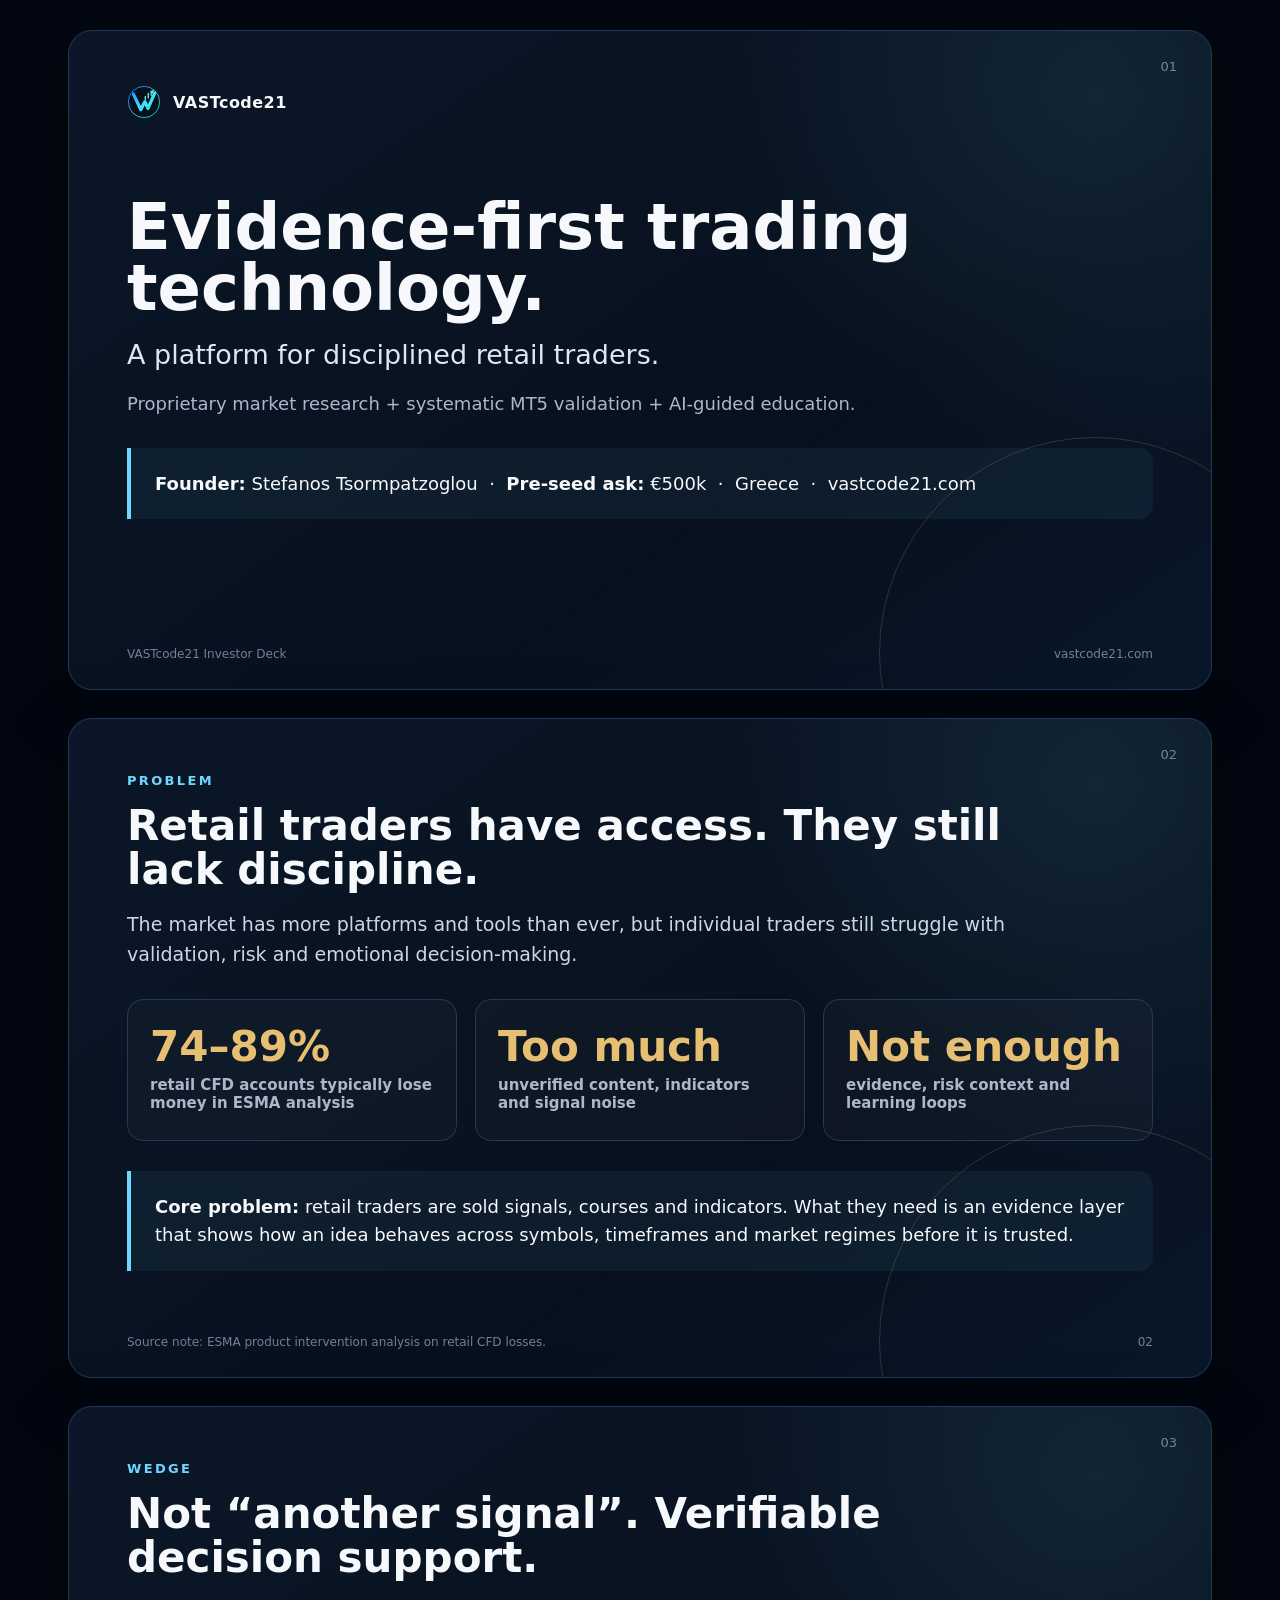
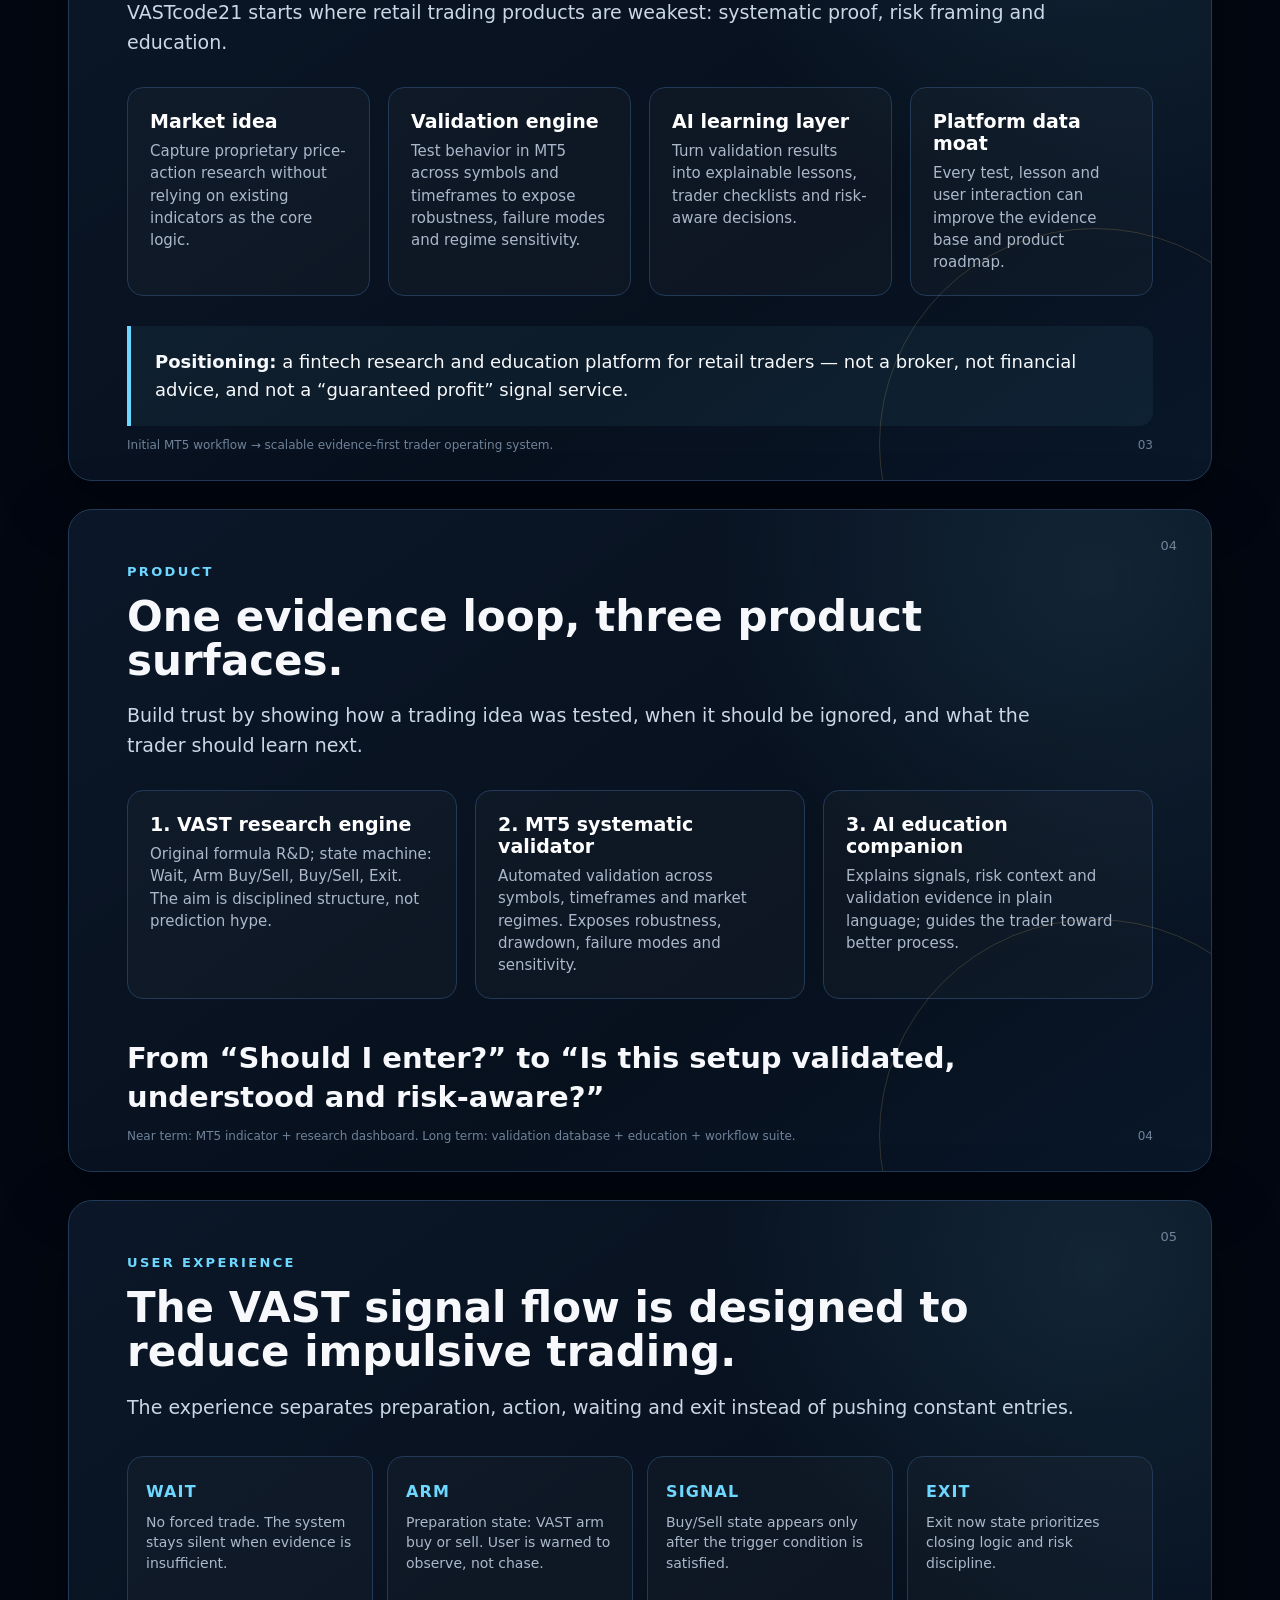
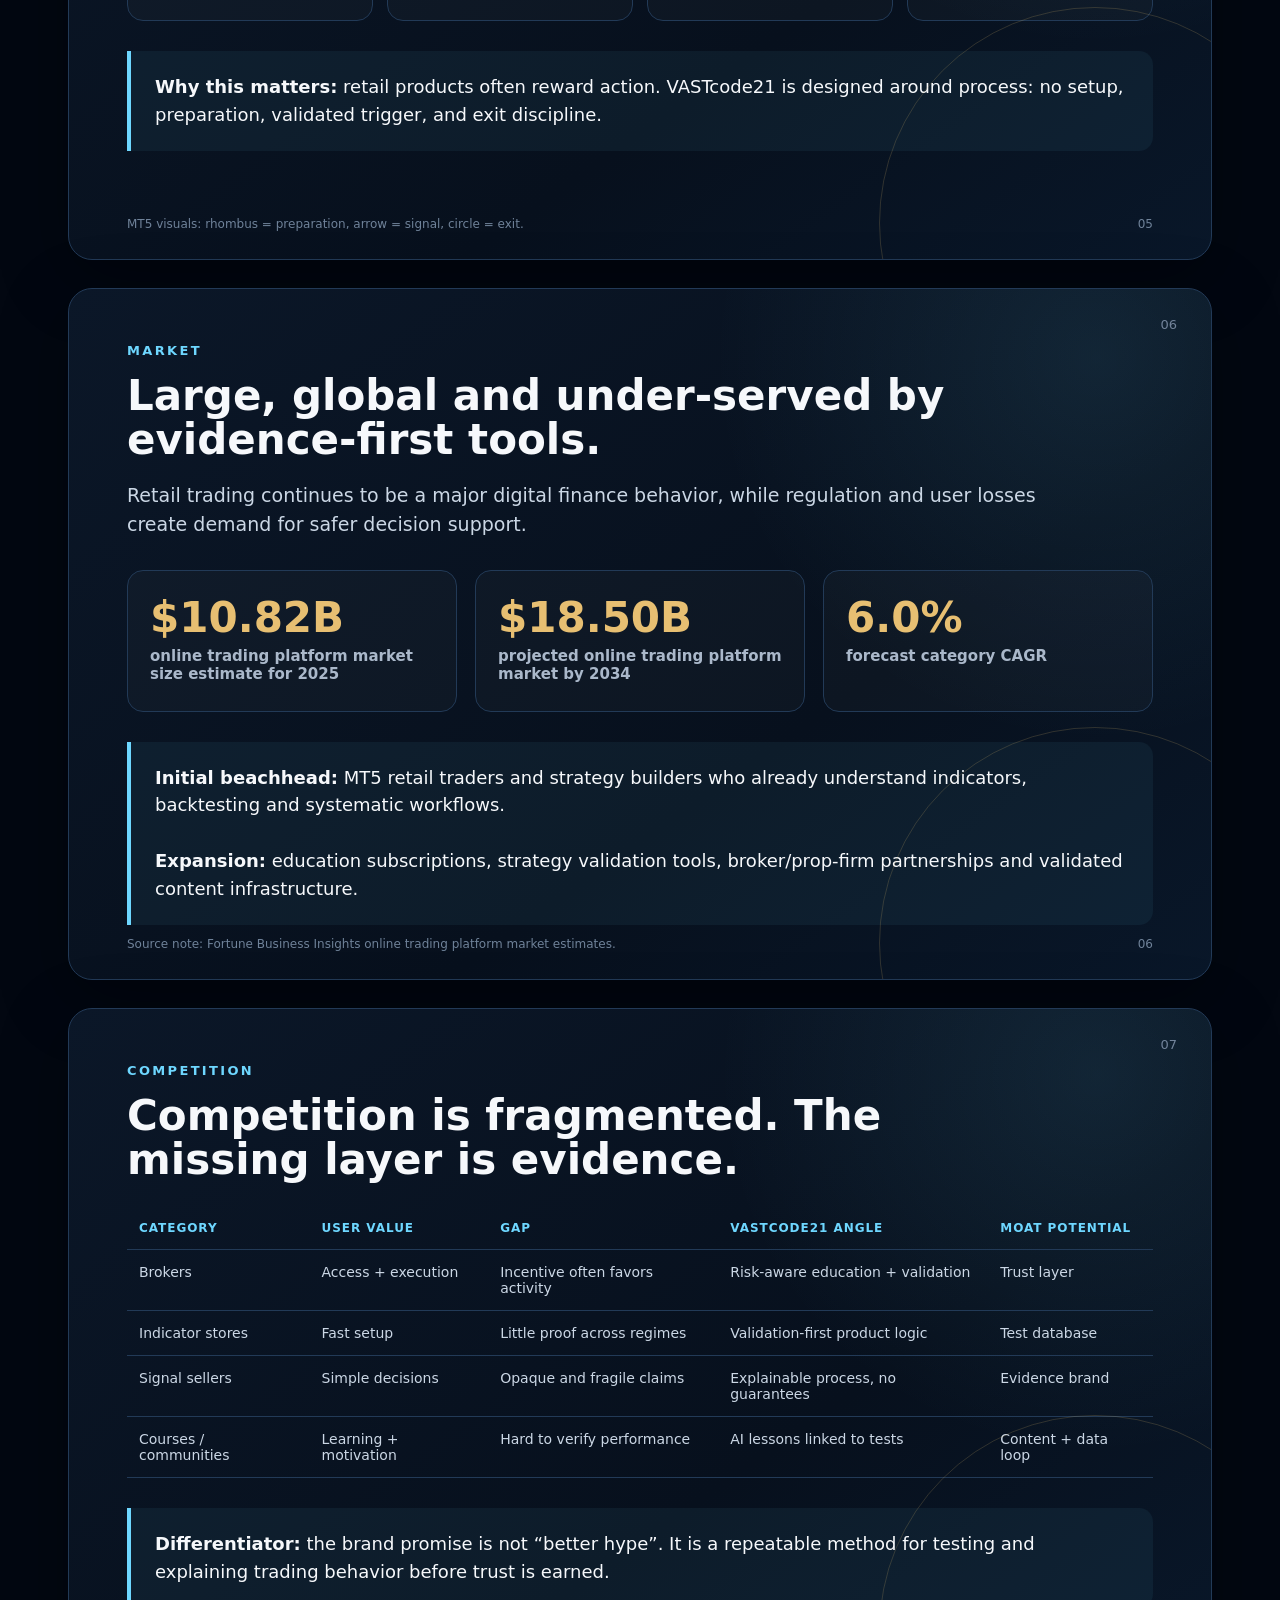
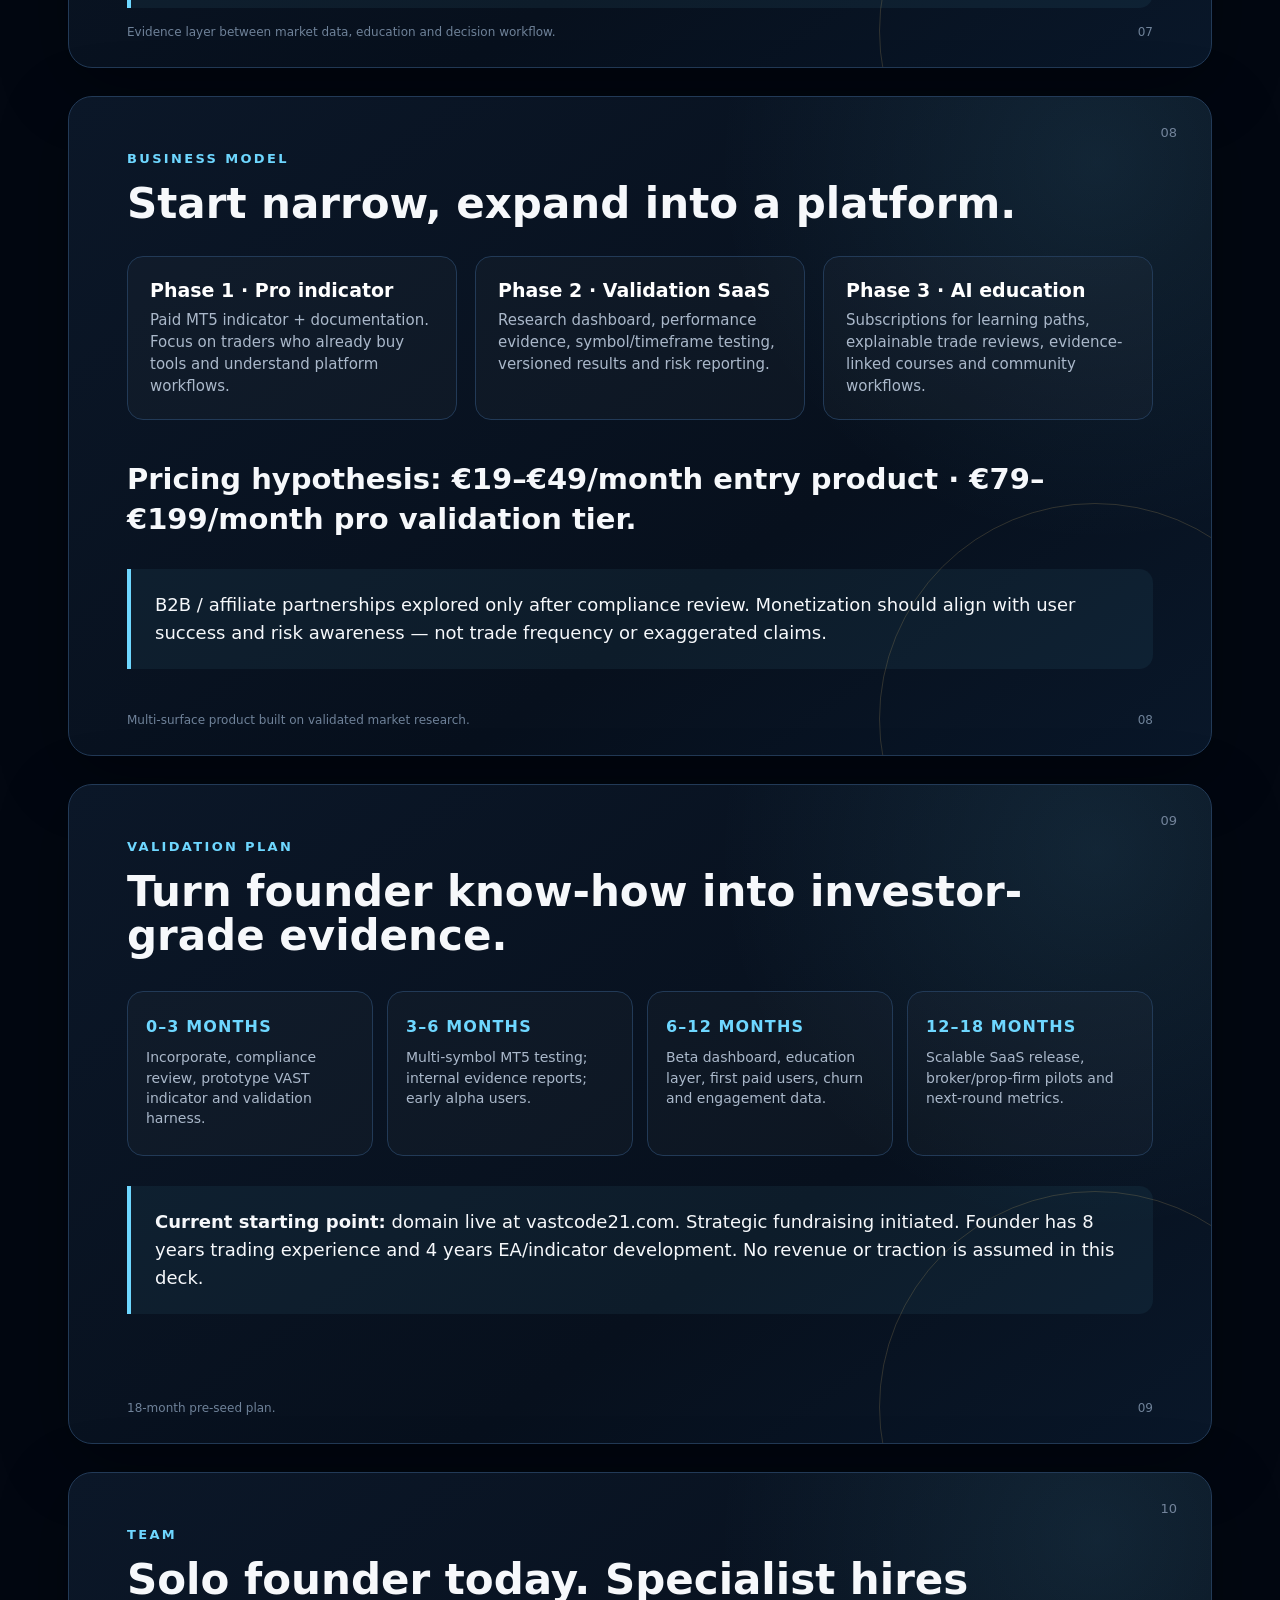
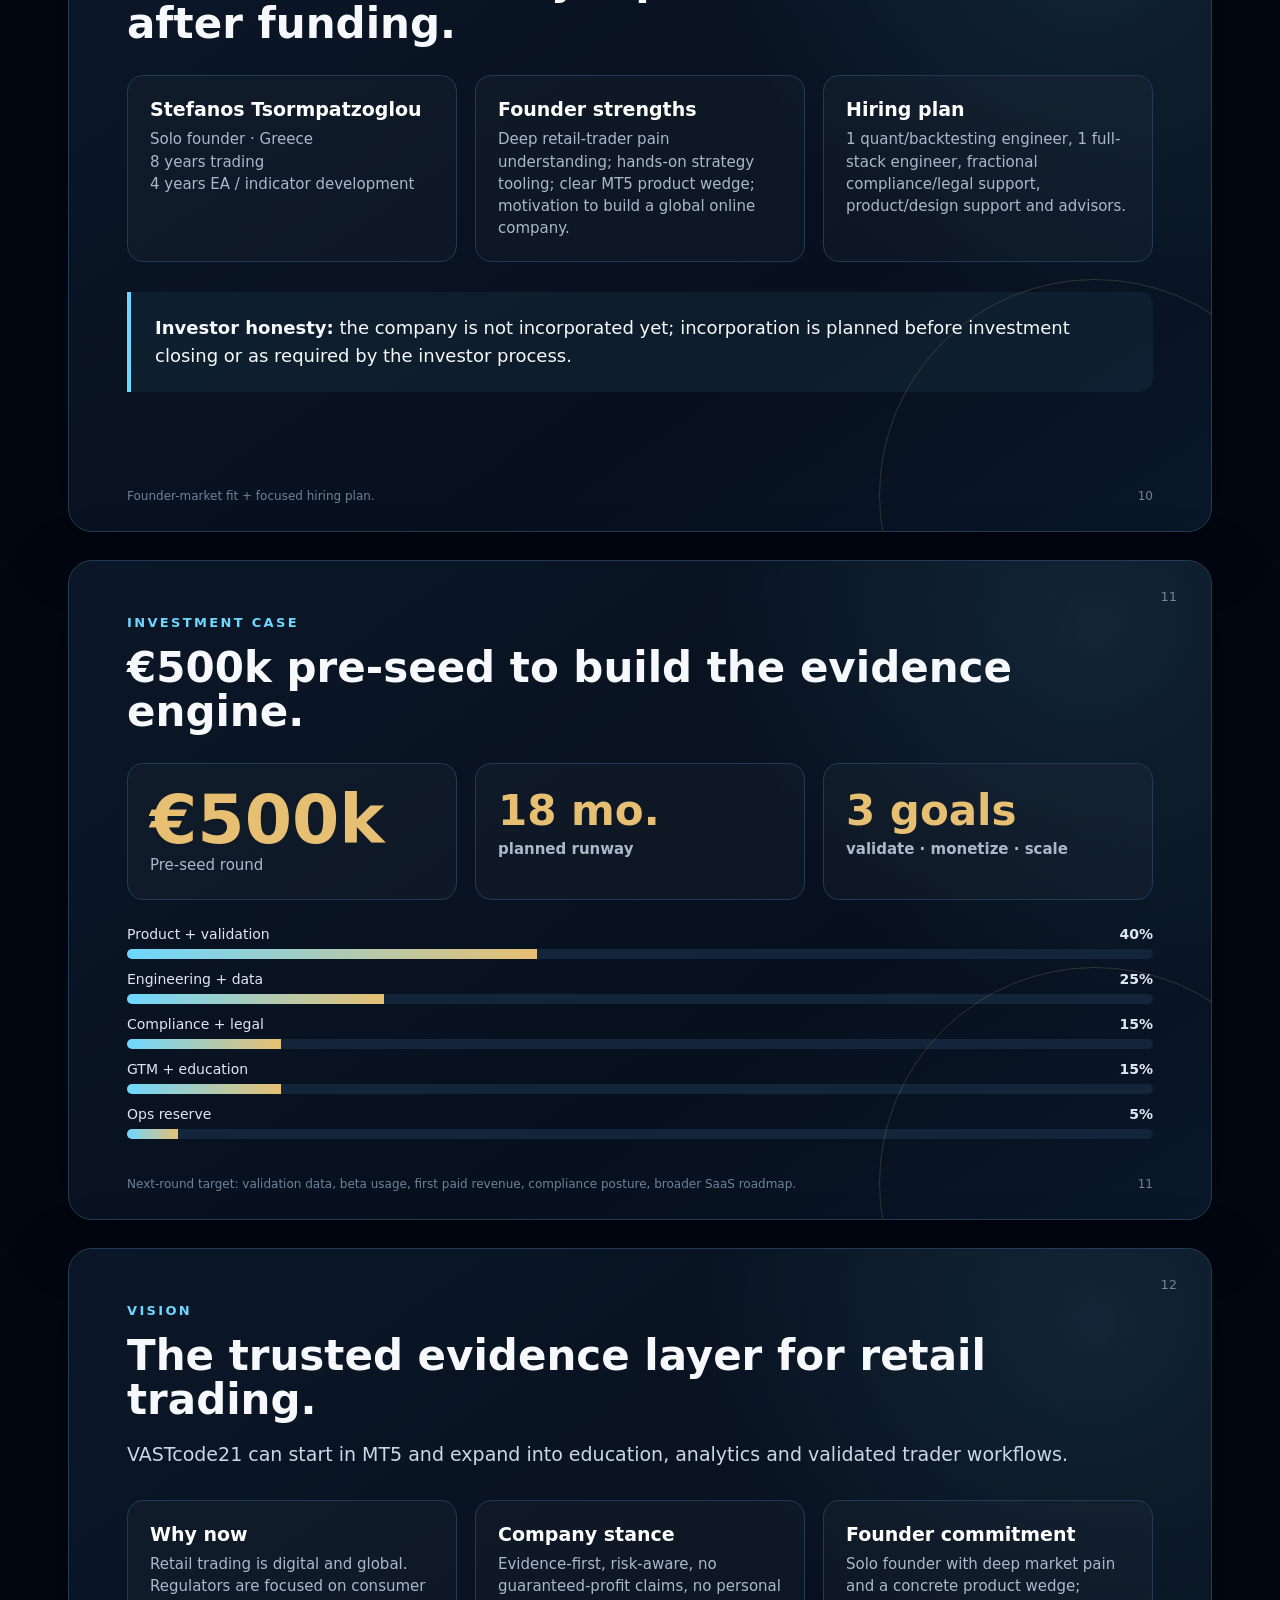
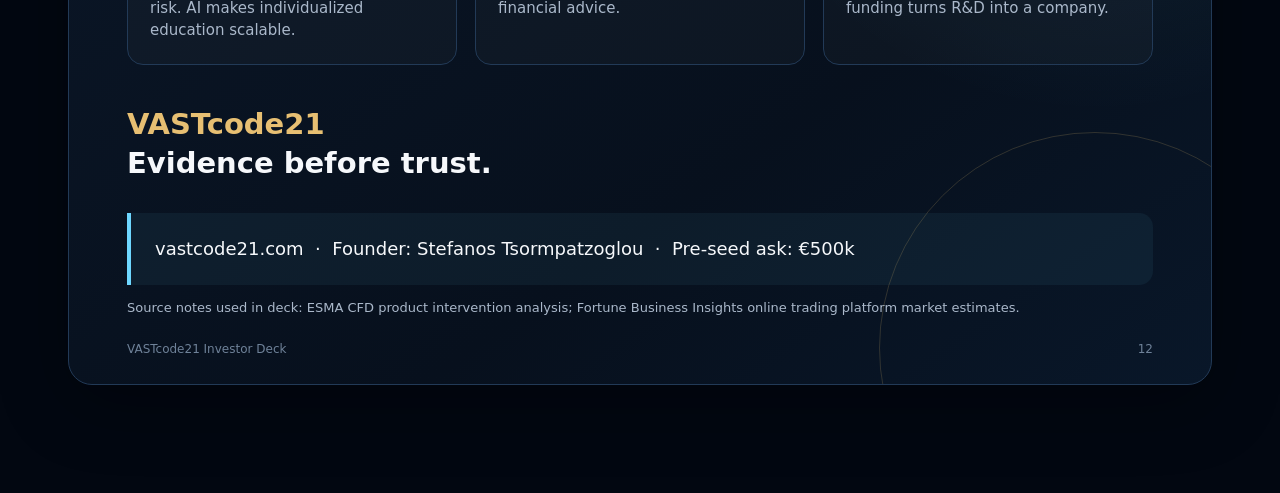
==== site/investor-deck.html @ 51208823 "Add public investor deck for funding applications" ====
<!doctype html>
<html lang="en">
<head>
<meta charset="utf-8" />
<meta name="viewport" content="width=device-width,initial-scale=1" />
<title>VASTcode21 — Investor Deck</title>
<meta name="robots" content="noindex,nofollow" />
<style>
:root{--bg:#07111f;--panel:#0c1b2f;--ink:#f6f8fb;--muted:#aab8ca;--line:#223a57;--cyan:#6ed7ff;--gold:#e7bf72;--green:#76e0b3;--red:#ff8b8b}
*{box-sizing:border-box}html{scroll-behavior:smooth}body{margin:0;background:#020711;color:var(--ink);font-family:Inter,ui-sans-serif,system-ui,-apple-system,Segoe UI,Roboto,Arial,sans-serif}.deck{max-width:1180px;margin:0 auto;padding:30px 18px 80px}.slide{min-height:660px;margin:0 0 28px;padding:54px 58px;border:1px solid var(--line);border-radius:24px;background:radial-gradient(circle at 90% 10%,rgba(110,215,255,.10),transparent 32%),linear-gradient(145deg,#0b1728,#07101d 64%,#091729);box-shadow:0 18px 70px rgba(0,0,0,.32);position:relative;overflow:hidden}.slide:after{content:"";position:absolute;inset:auto -100px -180px auto;width:430px;height:430px;border:1px solid rgba(231,191,114,.18);border-radius:50%}.kicker{font-size:13px;letter-spacing:.18em;text-transform:uppercase;color:var(--cyan);font-weight:800}.num{position:absolute;right:34px;top:28px;color:#72839a;font-size:13px}.brand{display:flex;align-items:center;gap:12px;font-weight:900;letter-spacing:.03em}.brand img{width:34px;height:34px}.hero h1{font-size:64px;line-height:.96;margin:78px 0 18px}.hero .tag{font-size:27px;max-width:780px;line-height:1.25;color:#dbe7f3}.hero .sub{font-size:18px;max-width:870px;line-height:1.55;color:var(--muted)}h2{font-size:42px;line-height:1.04;margin:16px 0 18px;max-width:900px}h3{font-size:19px;margin:0 0 8px;color:#fff}.lead{font-size:19px;line-height:1.55;color:#cbd7e5;max-width:960px}.grid{display:grid;gap:18px;margin-top:30px}.g2{grid-template-columns:repeat(2,minmax(0,1fr))}.g3{grid-template-columns:repeat(3,minmax(0,1fr))}.g4{grid-template-columns:repeat(4,minmax(0,1fr))}.card{padding:22px;border:1px solid var(--line);border-radius:16px;background:rgba(255,255,255,.025)}.card p{margin:0;color:var(--muted);line-height:1.48;font-size:15px}.metric{font-size:42px;font-weight:900;color:var(--gold);margin-bottom:6px}.metric small{font-size:15px;color:var(--muted);display:block;font-weight:600;margin-top:5px}.callout{margin-top:30px;padding:22px 24px;border-left:4px solid var(--cyan);background:rgba(110,215,255,.06);border-radius:0 14px 14px 0;font-size:18px;line-height:1.55}.flow{display:grid;grid-template-columns:repeat(4,1fr);gap:14px;margin-top:34px}.step{padding:25px 18px;border:1px solid var(--line);border-radius:16px;background:rgba(255,255,255,.025);min-height:165px}.step b{display:block;color:var(--cyan);font-size:16px;letter-spacing:.07em;margin-bottom:11px}.step p{margin:0;color:var(--muted);line-height:1.45;font-size:14px}.table{width:100%;border-collapse:collapse;margin-top:26px;font-size:14px}.table th,.table td{border-bottom:1px solid var(--line);padding:14px 12px;text-align:left;vertical-align:top}.table th{color:var(--cyan);font-size:12px;text-transform:uppercase;letter-spacing:.08em}.table td{color:#cbd7e5}.pill{display:inline-block;padding:7px 11px;border:1px solid #2e4a69;border-radius:999px;color:#dfeaf5;margin:5px 6px 0 0;font-size:13px}.bar{margin:12px 0}.barhead{display:flex;justify-content:space-between;font-size:14px;color:#dfe8f2}.track{height:10px;background:#13253a;border-radius:999px;overflow:hidden;margin-top:7px}.fill{height:100%;background:linear-gradient(90deg,var(--cyan),var(--gold))}.foot{position:absolute;left:58px;right:58px;bottom:28px;display:flex;justify-content:space-between;color:#6f8299;font-size:12px}.quote{font-size:29px;line-height:1.35;font-weight:800;max-width:920px;margin-top:40px}.ask{font-size:68px;font-weight:900;color:var(--gold);line-height:1}.small{font-size:13px;color:var(--muted);line-height:1.5}.tagline{color:var(--gold);font-weight:800}@media(max-width:820px){.slide{padding:34px 28px;min-height:auto}.hero h1{font-size:46px;margin-top:55px}h2{font-size:34px}.g2,.g3,.g4,.flow{grid-template-columns:1fr}.foot{position:static;margin-top:40px}.num{right:22px}.table{font-size:12px}.deck{padding:12px}.ask{font-size:52px}}@media print{body{background:white}.deck{max-width:none;padding:0}.slide{break-after:page;border:0;border-radius:0;margin:0;min-height:100vh;box-shadow:none}.slide:last-child{break-after:auto}}
</style>
</head>
<body>
<main class="deck">
<section class="slide hero"><div class="brand"><img src="logo-mark.svg" alt="VASTcode21"><span>VASTcode21</span></div><div class="num">01</div><h1>Evidence-first trading technology.</h1><div class="tag">A platform for disciplined retail traders.</div><p class="sub">Proprietary market research + systematic MT5 validation + AI-guided education.</p><div class="callout"><b>Founder:</b> Stefanos Tsormpatzoglou &nbsp;·&nbsp; <b>Pre-seed ask:</b> €500k &nbsp;·&nbsp; Greece &nbsp;·&nbsp; vastcode21.com</div><div class="foot"><span>VASTcode21 Investor Deck</span><span>vastcode21.com</span></div></section>

<section class="slide"><div class="kicker">Problem</div><div class="num">02</div><h2>Retail traders have access. They still lack discipline.</h2><p class="lead">The market has more platforms and tools than ever, but individual traders still struggle with validation, risk and emotional decision-making.</p><div class="grid g3"><div class="card"><div class="metric">74–89%<small>retail CFD accounts typically lose money in ESMA analysis</small></div></div><div class="card"><div class="metric">Too much<small>unverified content, indicators and signal noise</small></div></div><div class="card"><div class="metric">Not enough<small>evidence, risk context and learning loops</small></div></div></div><div class="callout"><b>Core problem:</b> retail traders are sold signals, courses and indicators. What they need is an evidence layer that shows how an idea behaves across symbols, timeframes and market regimes before it is trusted.</div><div class="foot"><span>Source note: ESMA product intervention analysis on retail CFD losses.</span><span>02</span></div></section>

<section class="slide"><div class="kicker">Wedge</div><div class="num">03</div><h2>Not “another signal”. Verifiable decision support.</h2><p class="lead">VASTcode21 starts where retail trading products are weakest: systematic proof, risk framing and education.</p><div class="grid g4"><div class="card"><h3>Market idea</h3><p>Capture proprietary price-action research without relying on existing indicators as the core logic.</p></div><div class="card"><h3>Validation engine</h3><p>Test behavior in MT5 across symbols and timeframes to expose robustness, failure modes and regime sensitivity.</p></div><div class="card"><h3>AI learning layer</h3><p>Turn validation results into explainable lessons, trader checklists and risk-aware decisions.</p></div><div class="card"><h3>Platform data moat</h3><p>Every test, lesson and user interaction can improve the evidence base and product roadmap.</p></div></div><div class="callout"><b>Positioning:</b> a fintech research and education platform for retail traders — not a broker, not financial advice, and not a “guaranteed profit” signal service.</div><div class="foot"><span>Initial MT5 workflow → scalable evidence-first trader operating system.</span><span>03</span></div></section>

<section class="slide"><div class="kicker">Product</div><div class="num">04</div><h2>One evidence loop, three product surfaces.</h2><p class="lead">Build trust by showing how a trading idea was tested, when it should be ignored, and what the trader should learn next.</p><div class="grid g3"><div class="card"><h3>1. VAST research engine</h3><p>Original formula R&D; state machine: Wait, Arm Buy/Sell, Buy/Sell, Exit. The aim is disciplined structure, not prediction hype.</p></div><div class="card"><h3>2. MT5 systematic validator</h3><p>Automated validation across symbols, timeframes and market regimes. Exposes robustness, drawdown, failure modes and sensitivity.</p></div><div class="card"><h3>3. AI education companion</h3><p>Explains signals, risk context and validation evidence in plain language; guides the trader toward better process.</p></div></div><div class="quote">From “Should I enter?” to “Is this setup validated, understood and risk-aware?”</div><div class="foot"><span>Near term: MT5 indicator + research dashboard. Long term: validation database + education + workflow suite.</span><span>04</span></div></section>

<section class="slide"><div class="kicker">User Experience</div><div class="num">05</div><h2>The VAST signal flow is designed to reduce impulsive trading.</h2><p class="lead">The experience separates preparation, action, waiting and exit instead of pushing constant entries.</p><div class="flow"><div class="step"><b>WAIT</b><p>No forced trade. The system stays silent when evidence is insufficient.</p></div><div class="step"><b>ARM</b><p>Preparation state: VAST arm buy or sell. User is warned to observe, not chase.</p></div><div class="step"><b>SIGNAL</b><p>Buy/Sell state appears only after the trigger condition is satisfied.</p></div><div class="step"><b>EXIT</b><p>Exit now state prioritizes closing logic and risk discipline.</p></div></div><div class="callout"><b>Why this matters:</b> retail products often reward action. VASTcode21 is designed around process: no setup, preparation, validated trigger, and exit discipline.</div><div class="foot"><span>MT5 visuals: rhombus = preparation, arrow = signal, circle = exit.</span><span>05</span></div></section>

<section class="slide"><div class="kicker">Market</div><div class="num">06</div><h2>Large, global and under-served by evidence-first tools.</h2><p class="lead">Retail trading continues to be a major digital finance behavior, while regulation and user losses create demand for safer decision support.</p><div class="grid g3"><div class="card"><div class="metric">$10.82B<small>online trading platform market size estimate for 2025</small></div></div><div class="card"><div class="metric">$18.50B<small>projected online trading platform market by 2034</small></div></div><div class="card"><div class="metric">6.0%<small>forecast category CAGR</small></div></div></div><div class="callout"><b>Initial beachhead:</b> MT5 retail traders and strategy builders who already understand indicators, backtesting and systematic workflows.<br><br><b>Expansion:</b> education subscriptions, strategy validation tools, broker/prop-firm partnerships and validated content infrastructure.</div><div class="foot"><span>Source note: Fortune Business Insights online trading platform market estimates.</span><span>06</span></div></section>

<section class="slide"><div class="kicker">Competition</div><div class="num">07</div><h2>Competition is fragmented. The missing layer is evidence.</h2><table class="table"><thead><tr><th>Category</th><th>User value</th><th>Gap</th><th>VASTcode21 angle</th><th>Moat potential</th></tr></thead><tbody><tr><td>Brokers</td><td>Access + execution</td><td>Incentive often favors activity</td><td>Risk-aware education + validation</td><td>Trust layer</td></tr><tr><td>Indicator stores</td><td>Fast setup</td><td>Little proof across regimes</td><td>Validation-first product logic</td><td>Test database</td></tr><tr><td>Signal sellers</td><td>Simple decisions</td><td>Opaque and fragile claims</td><td>Explainable process, no guarantees</td><td>Evidence brand</td></tr><tr><td>Courses / communities</td><td>Learning + motivation</td><td>Hard to verify performance</td><td>AI lessons linked to tests</td><td>Content + data loop</td></tr></tbody></table><div class="callout"><b>Differentiator:</b> the brand promise is not “better hype”. It is a repeatable method for testing and explaining trading behavior before trust is earned.</div><div class="foot"><span>Evidence layer between market data, education and decision workflow.</span><span>07</span></div></section>

<section class="slide"><div class="kicker">Business Model</div><div class="num">08</div><h2>Start narrow, expand into a platform.</h2><div class="grid g3"><div class="card"><h3>Phase 1 · Pro indicator</h3><p>Paid MT5 indicator + documentation. Focus on traders who already buy tools and understand platform workflows.</p></div><div class="card"><h3>Phase 2 · Validation SaaS</h3><p>Research dashboard, performance evidence, symbol/timeframe testing, versioned results and risk reporting.</p></div><div class="card"><h3>Phase 3 · AI education</h3><p>Subscriptions for learning paths, explainable trade reviews, evidence-linked courses and community workflows.</p></div></div><div class="quote">Pricing hypothesis: €19–€49/month entry product · €79–€199/month pro validation tier.</div><div class="callout">B2B / affiliate partnerships explored only after compliance review. Monetization should align with user success and risk awareness — not trade frequency or exaggerated claims.</div><div class="foot"><span>Multi-surface product built on validated market research.</span><span>08</span></div></section>

<section class="slide"><div class="kicker">Validation Plan</div><div class="num">09</div><h2>Turn founder know-how into investor-grade evidence.</h2><div class="flow"><div class="step"><b>0–3 MONTHS</b><p>Incorporate, compliance review, prototype VAST indicator and validation harness.</p></div><div class="step"><b>3–6 MONTHS</b><p>Multi-symbol MT5 testing; internal evidence reports; early alpha users.</p></div><div class="step"><b>6–12 MONTHS</b><p>Beta dashboard, education layer, first paid users, churn and engagement data.</p></div><div class="step"><b>12–18 MONTHS</b><p>Scalable SaaS release, broker/prop-firm pilots and next-round metrics.</p></div></div><div class="callout"><b>Current starting point:</b> domain live at vastcode21.com. Strategic fundraising initiated. Founder has 8 years trading experience and 4 years EA/indicator development. No revenue or traction is assumed in this deck.</div><div class="foot"><span>18-month pre-seed plan.</span><span>09</span></div></section>

<section class="slide"><div class="kicker">Team</div><div class="num">10</div><h2>Solo founder today. Specialist hires after funding.</h2><div class="grid g3"><div class="card"><h3>Stefanos Tsormpatzoglou</h3><p>Solo founder · Greece<br>8 years trading<br>4 years EA / indicator development</p></div><div class="card"><h3>Founder strengths</h3><p>Deep retail-trader pain understanding; hands-on strategy tooling; clear MT5 product wedge; motivation to build a global online company.</p></div><div class="card"><h3>Hiring plan</h3><p>1 quant/backtesting engineer, 1 full-stack engineer, fractional compliance/legal support, product/design support and advisors.</p></div></div><div class="callout"><b>Investor honesty:</b> the company is not incorporated yet; incorporation is planned before investment closing or as required by the investor process.</div><div class="foot"><span>Founder-market fit + focused hiring plan.</span><span>10</span></div></section>

<section class="slide"><div class="kicker">Investment Case</div><div class="num">11</div><h2>€500k pre-seed to build the evidence engine.</h2><div class="grid g3"><div class="card"><div class="ask">€500k</div><p>Pre-seed round</p></div><div class="card"><div class="metric">18 mo.<small>planned runway</small></div></div><div class="card"><div class="metric">3 goals<small>validate · monetize · scale</small></div></div></div><div style="margin-top:26px"><div class="bar"><div class="barhead"><span>Product + validation</span><b>40%</b></div><div class="track"><div class="fill" style="width:40%"></div></div></div><div class="bar"><div class="barhead"><span>Engineering + data</span><b>25%</b></div><div class="track"><div class="fill" style="width:25%"></div></div></div><div class="bar"><div class="barhead"><span>Compliance + legal</span><b>15%</b></div><div class="track"><div class="fill" style="width:15%"></div></div></div><div class="bar"><div class="barhead"><span>GTM + education</span><b>15%</b></div><div class="track"><div class="fill" style="width:15%"></div></div></div><div class="bar"><div class="barhead"><span>Ops reserve</span><b>5%</b></div><div class="track"><div class="fill" style="width:5%"></div></div></div></div><div class="foot"><span>Next-round target: validation data, beta usage, first paid revenue, compliance posture, broader SaaS roadmap.</span><span>11</span></div></section>

<section class="slide hero"><div class="kicker">Vision</div><div class="num">12</div><h2>The trusted evidence layer for retail trading.</h2><p class="lead">VASTcode21 can start in MT5 and expand into education, analytics and validated trader workflows.</p><div class="grid g3"><div class="card"><h3>Why now</h3><p>Retail trading is digital and global. Regulators are focused on consumer risk. AI makes individualized education scalable.</p></div><div class="card"><h3>Company stance</h3><p>Evidence-first, risk-aware, no guaranteed-profit claims, no personal financial advice.</p></div><div class="card"><h3>Founder commitment</h3><p>Solo founder with deep market pain and a concrete product wedge; funding turns R&D into a company.</p></div></div><div class="quote"><span class="tagline">VASTcode21</span><br>Evidence before trust.</div><div class="callout">vastcode21.com &nbsp;·&nbsp; Founder: Stefanos Tsormpatzoglou &nbsp;·&nbsp; Pre-seed ask: €500k</div><p class="small">Source notes used in deck: ESMA CFD product intervention analysis; Fortune Business Insights online trading platform market estimates.</p><div class="foot"><span>VASTcode21 Investor Deck</span><span>12</span></div></section>
</main>
</body>
</html>
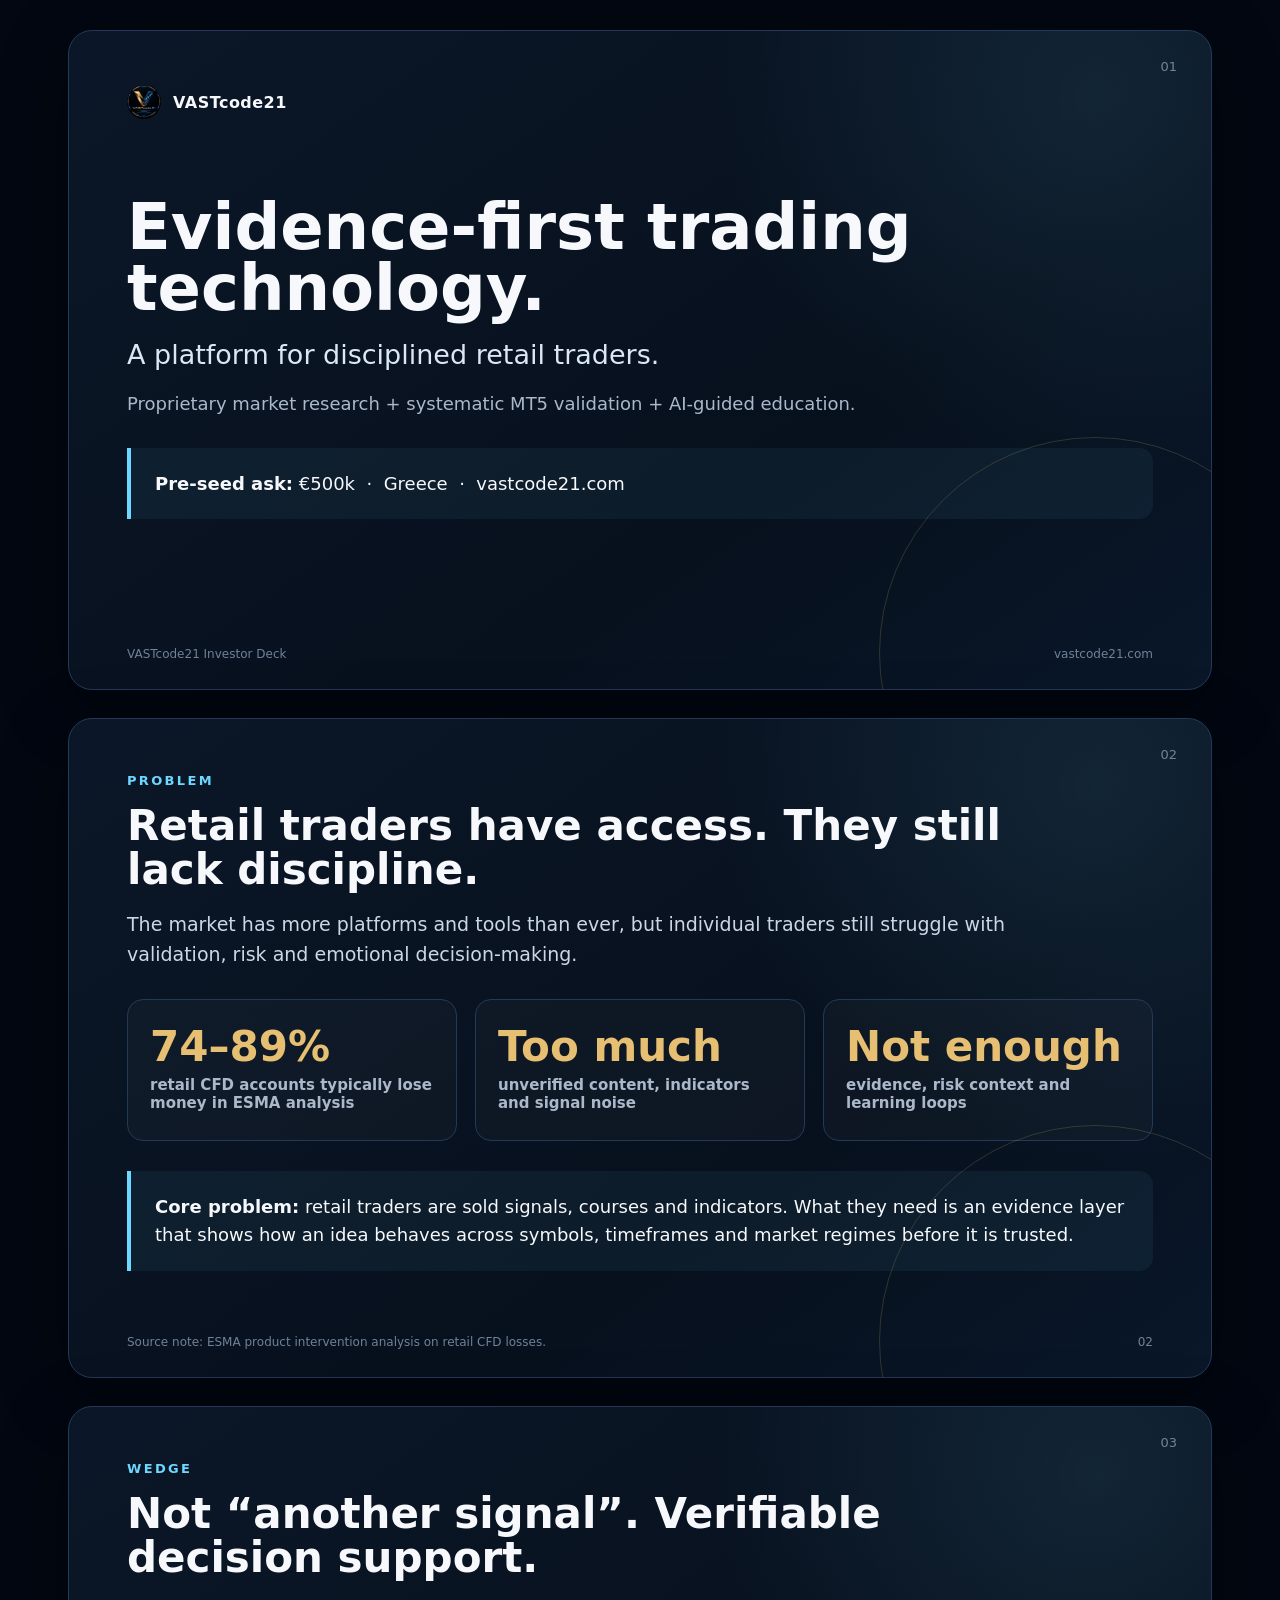
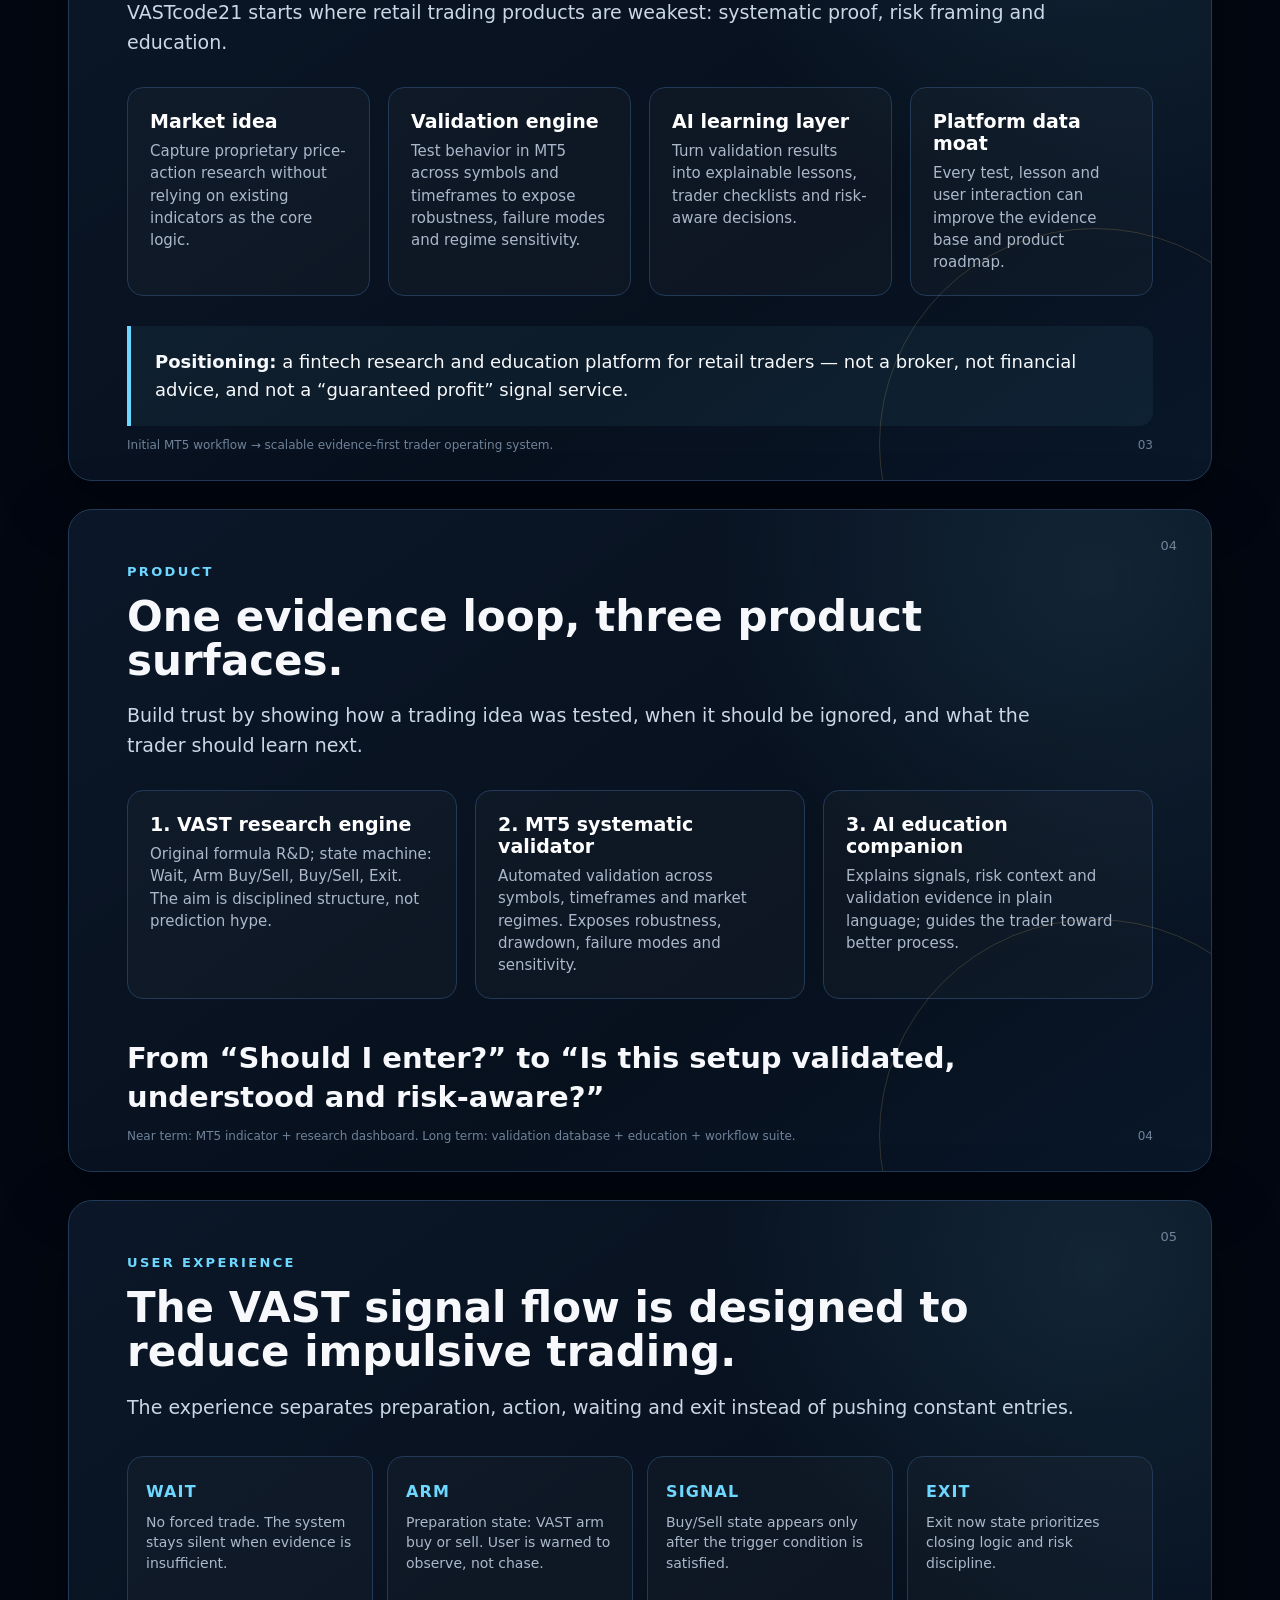
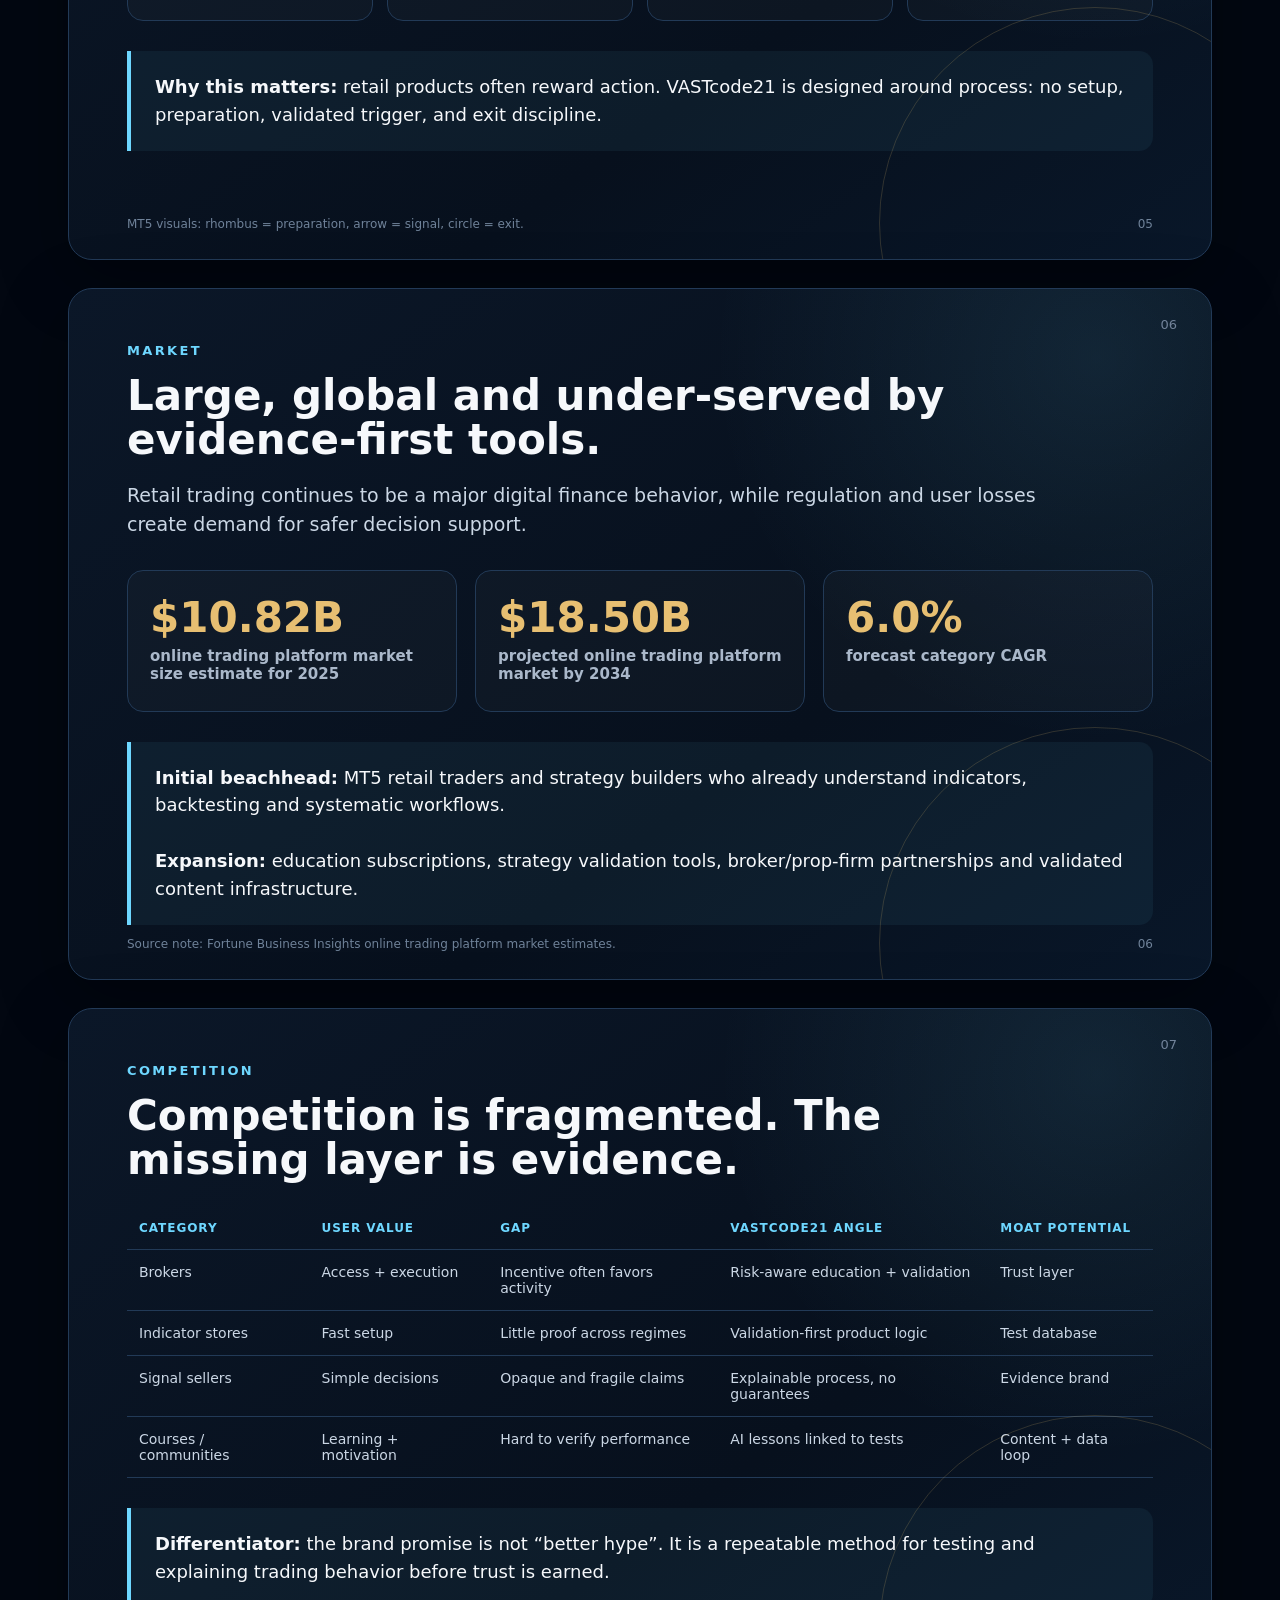
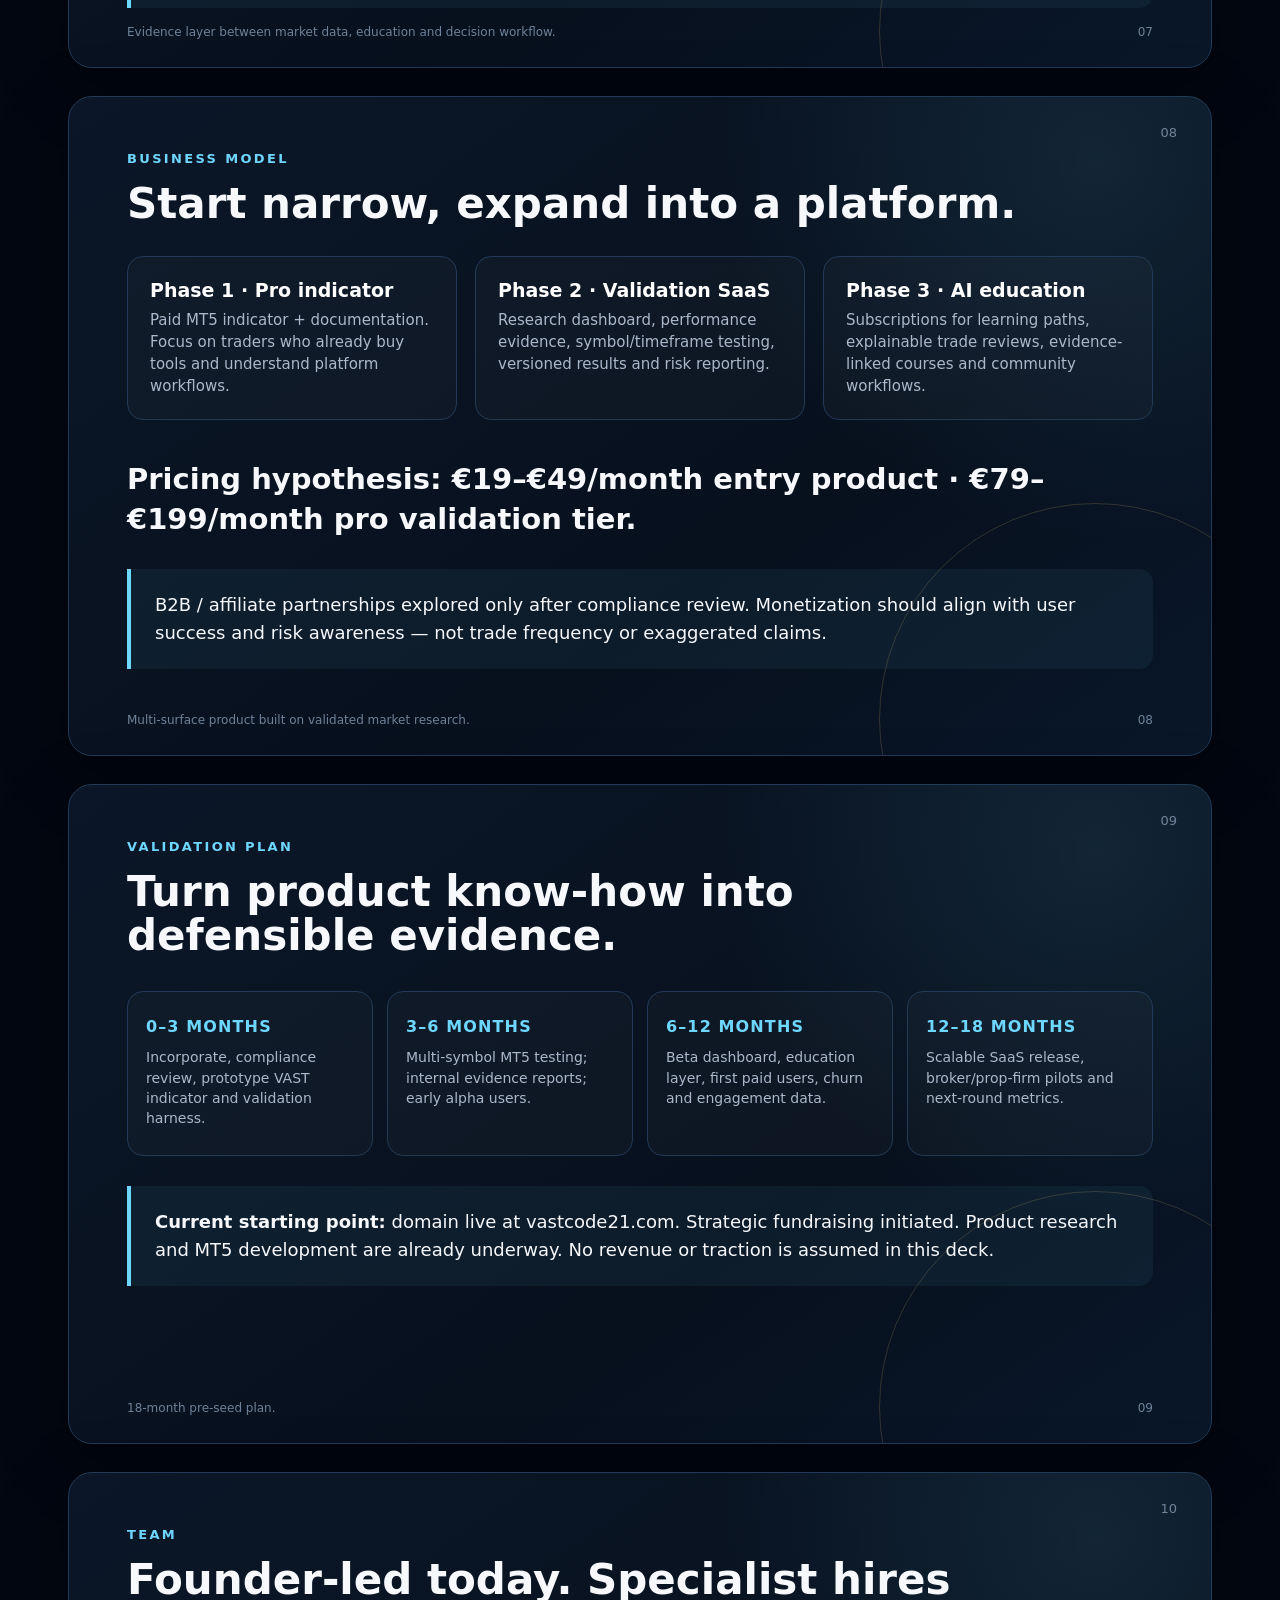
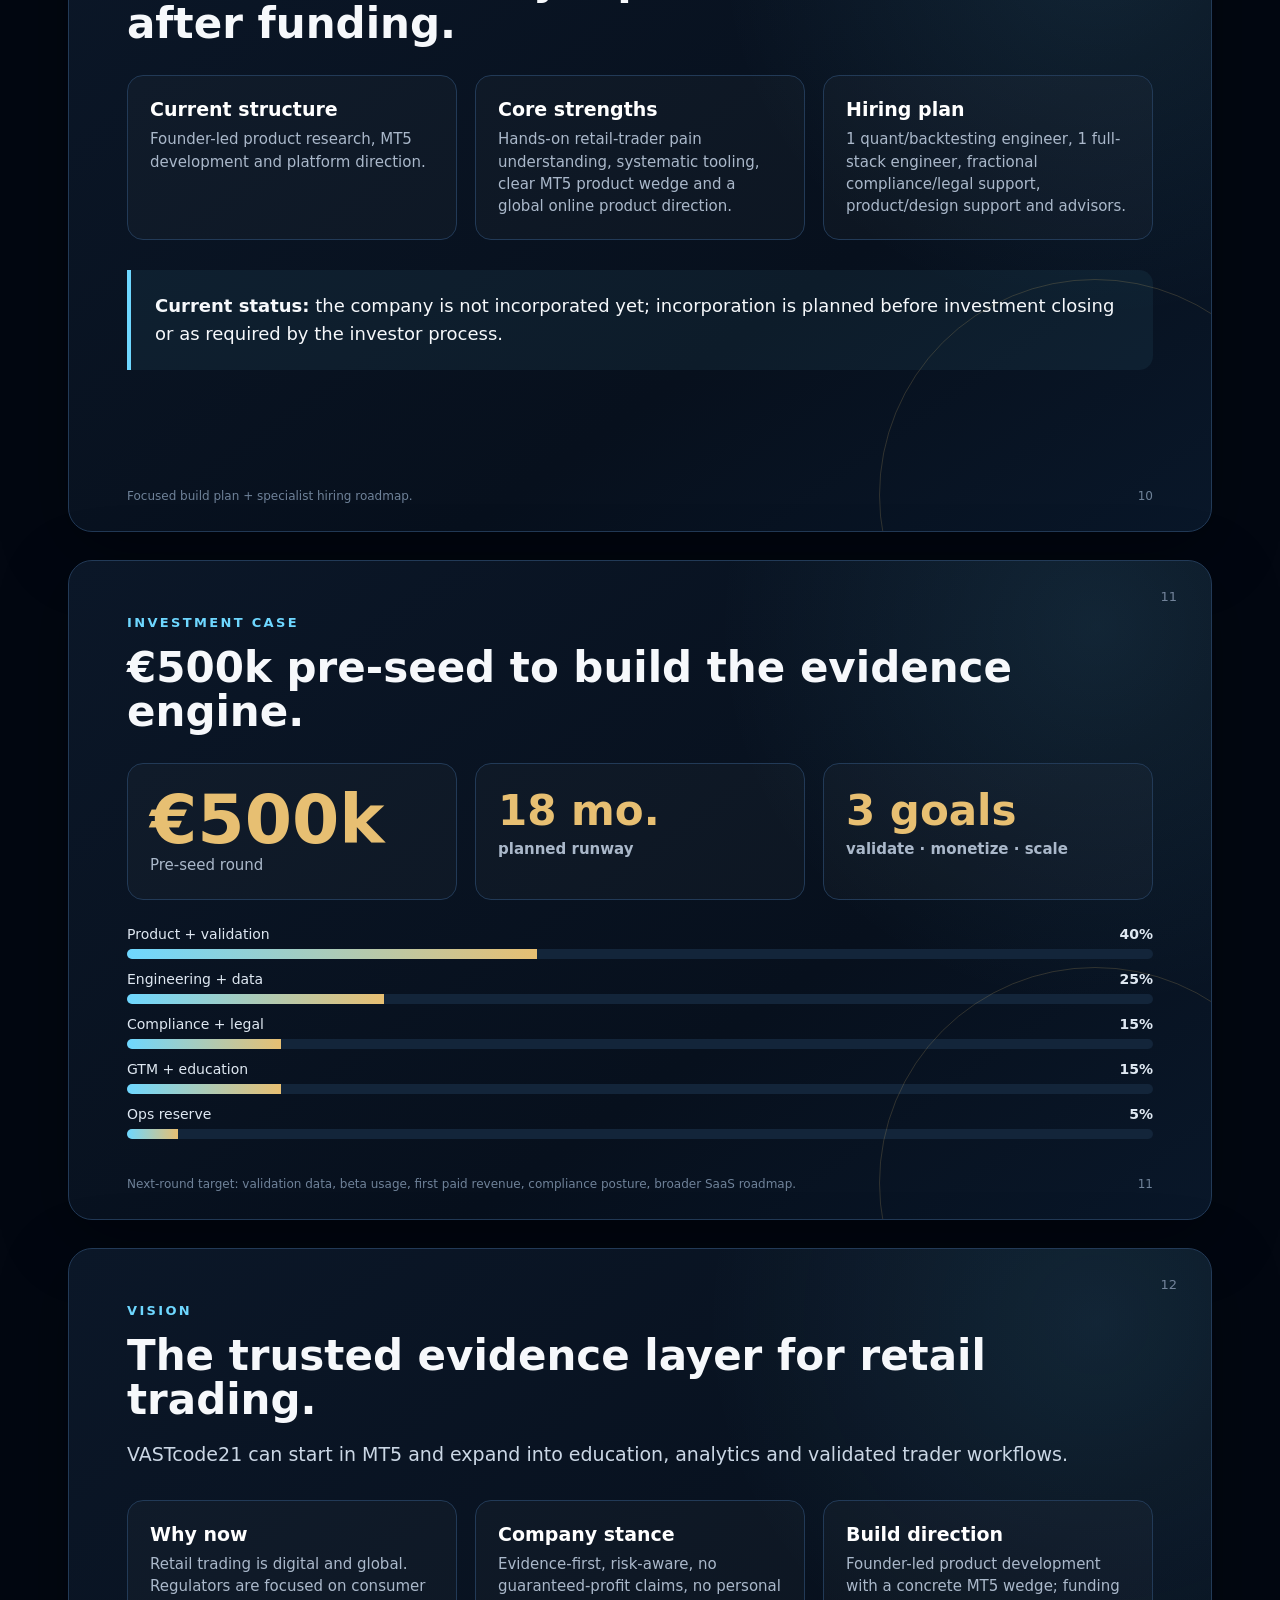
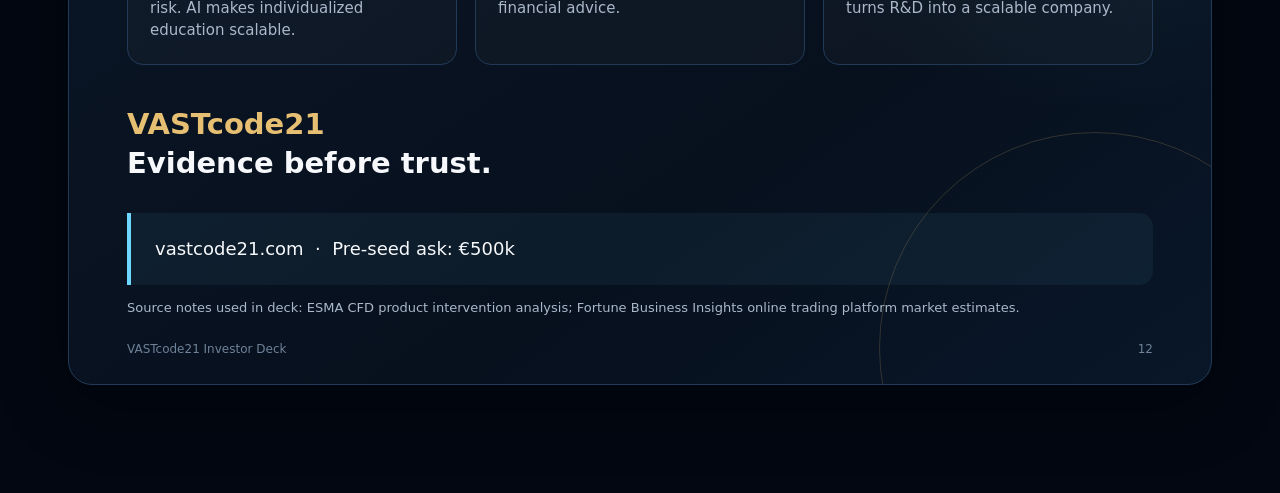
==== commit 4706a8c1: "Remove personal identity and experience-duration details from deck" ====
--- a/site/investor-deck.html
+++ b/site/investor-deck.html
@@ -7,34 +7,23 @@
 <meta name="robots" content="noindex,nofollow" />
 <style>
 :root{--bg:#07111f;--panel:#0c1b2f;--ink:#f6f8fb;--muted:#aab8ca;--line:#223a57;--cyan:#6ed7ff;--gold:#e7bf72;--green:#76e0b3;--red:#ff8b8b}
-*{box-sizing:border-box}html{scroll-behavior:smooth}body{margin:0;background:#020711;color:var(--ink);font-family:Inter,ui-sans-serif,system-ui,-apple-system,Segoe UI,Roboto,Arial,sans-serif}.deck{max-width:1180px;margin:0 auto;padding:30px 18px 80px}.slide{min-height:660px;margin:0 0 28px;padding:54px 58px;border:1px solid var(--line);border-radius:24px;background:radial-gradient(circle at 90% 10%,rgba(110,215,255,.10),transparent 32%),linear-gradient(145deg,#0b1728,#07101d 64%,#091729);box-shadow:0 18px 70px rgba(0,0,0,.32);position:relative;overflow:hidden}.slide:after{content:"";position:absolute;inset:auto -100px -180px auto;width:430px;height:430px;border:1px solid rgba(231,191,114,.18);border-radius:50%}.kicker{font-size:13px;letter-spacing:.18em;text-transform:uppercase;color:var(--cyan);font-weight:800}.num{position:absolute;right:34px;top:28px;color:#72839a;font-size:13px}.brand{display:flex;align-items:center;gap:12px;font-weight:900;letter-spacing:.03em}.brand img{width:34px;height:34px}.hero h1{font-size:64px;line-height:.96;margin:78px 0 18px}.hero .tag{font-size:27px;max-width:780px;line-height:1.25;color:#dbe7f3}.hero .sub{font-size:18px;max-width:870px;line-height:1.55;color:var(--muted)}h2{font-size:42px;line-height:1.04;margin:16px 0 18px;max-width:900px}h3{font-size:19px;margin:0 0 8px;color:#fff}.lead{font-size:19px;line-height:1.55;color:#cbd7e5;max-width:960px}.grid{display:grid;gap:18px;margin-top:30px}.g2{grid-template-columns:repeat(2,minmax(0,1fr))}.g3{grid-template-columns:repeat(3,minmax(0,1fr))}.g4{grid-template-columns:repeat(4,minmax(0,1fr))}.card{padding:22px;border:1px solid var(--line);border-radius:16px;background:rgba(255,255,255,.025)}.card p{margin:0;color:var(--muted);line-height:1.48;font-size:15px}.metric{font-size:42px;font-weight:900;color:var(--gold);margin-bottom:6px}.metric small{font-size:15px;color:var(--muted);display:block;font-weight:600;margin-top:5px}.callout{margin-top:30px;padding:22px 24px;border-left:4px solid var(--cyan);background:rgba(110,215,255,.06);border-radius:0 14px 14px 0;font-size:18px;line-height:1.55}.flow{display:grid;grid-template-columns:repeat(4,1fr);gap:14px;margin-top:34px}.step{padding:25px 18px;border:1px solid var(--line);border-radius:16px;background:rgba(255,255,255,.025);min-height:165px}.step b{display:block;color:var(--cyan);font-size:16px;letter-spacing:.07em;margin-bottom:11px}.step p{margin:0;color:var(--muted);line-height:1.45;font-size:14px}.table{width:100%;border-collapse:collapse;margin-top:26px;font-size:14px}.table th,.table td{border-bottom:1px solid var(--line);padding:14px 12px;text-align:left;vertical-align:top}.table th{color:var(--cyan);font-size:12px;text-transform:uppercase;letter-spacing:.08em}.table td{color:#cbd7e5}.pill{display:inline-block;padding:7px 11px;border:1px solid #2e4a69;border-radius:999px;color:#dfeaf5;margin:5px 6px 0 0;font-size:13px}.bar{margin:12px 0}.barhead{display:flex;justify-content:space-between;font-size:14px;color:#dfe8f2}.track{height:10px;background:#13253a;border-radius:999px;overflow:hidden;margin-top:7px}.fill{height:100%;background:linear-gradient(90deg,var(--cyan),var(--gold))}.foot{position:absolute;left:58px;right:58px;bottom:28px;display:flex;justify-content:space-between;color:#6f8299;font-size:12px}.quote{font-size:29px;line-height:1.35;font-weight:800;max-width:920px;margin-top:40px}.ask{font-size:68px;font-weight:900;color:var(--gold);line-height:1}.small{font-size:13px;color:var(--muted);line-height:1.5}.tagline{color:var(--gold);font-weight:800}@media(max-width:820px){.slide{padding:34px 28px;min-height:auto}.hero h1{font-size:46px;margin-top:55px}h2{font-size:34px}.g2,.g3,.g4,.flow{grid-template-columns:1fr}.foot{position:static;margin-top:40px}.num{right:22px}.table{font-size:12px}.deck{padding:12px}.ask{font-size:52px}}@media print{body{background:white}.deck{max-width:none;padding:0}.slide{break-after:page;border:0;border-radius:0;margin:0;min-height:100vh;box-shadow:none}.slide:last-child{break-after:auto}}
+*{box-sizing:border-box}html{scroll-behavior:smooth}body{margin:0;background:#020711;color:var(--ink);font-family:Inter,ui-sans-serif,system-ui,-apple-system,Segoe UI,Roboto,Arial,sans-serif}.deck{max-width:1180px;margin:0 auto;padding:30px 18px 80px}.slide{min-height:660px;margin:0 0 28px;padding:54px 58px;border:1px solid var(--line);border-radius:24px;background:radial-gradient(circle at 90% 10%,rgba(110,215,255,.10),transparent 32%),linear-gradient(145deg,#0b1728,#07101d 64%,#091729);box-shadow:0 18px 70px rgba(0,0,0,.32);position:relative;overflow:hidden}.slide:after{content:"";position:absolute;inset:auto -100px -180px auto;width:430px;height:430px;border:1px solid rgba(231,191,114,.18);border-radius:50%}.kicker{font-size:13px;letter-spacing:.18em;text-transform:uppercase;color:var(--cyan);font-weight:800}.num{position:absolute;right:34px;top:28px;color:#72839a;font-size:13px}.brand{display:flex;align-items:center;gap:12px;font-weight:900;letter-spacing:.03em}.brand img{width:34px;height:34px;border-radius:50%}.hero h1{font-size:64px;line-height:.96;margin:78px 0 18px}.hero .tag{font-size:27px;max-width:780px;line-height:1.25;color:#dbe7f3}.hero .sub{font-size:18px;max-width:870px;line-height:1.55;color:var(--muted)}h2{font-size:42px;line-height:1.04;margin:16px 0 18px;max-width:900px}h3{font-size:19px;margin:0 0 8px;color:#fff}.lead{font-size:19px;line-height:1.55;color:#cbd7e5;max-width:960px}.grid{display:grid;gap:18px;margin-top:30px}.g2{grid-template-columns:repeat(2,minmax(0,1fr))}.g3{grid-template-columns:repeat(3,minmax(0,1fr))}.g4{grid-template-columns:repeat(4,minmax(0,1fr))}.card{padding:22px;border:1px solid var(--line);border-radius:16px;background:rgba(255,255,255,.025)}.card p{margin:0;color:var(--muted);line-height:1.48;font-size:15px}.metric{font-size:42px;font-weight:900;color:var(--gold);margin-bottom:6px}.metric small{font-size:15px;color:var(--muted);display:block;font-weight:600;margin-top:5px}.callout{margin-top:30px;padding:22px 24px;border-left:4px solid var(--cyan);background:rgba(110,215,255,.06);border-radius:0 14px 14px 0;font-size:18px;line-height:1.55}.flow{display:grid;grid-template-columns:repeat(4,1fr);gap:14px;margin-top:34px}.step{padding:25px 18px;border:1px solid var(--line);border-radius:16px;background:rgba(255,255,255,.025);min-height:165px}.step b{display:block;color:var(--cyan);font-size:16px;letter-spacing:.07em;margin-bottom:11px}.step p{margin:0;color:var(--muted);line-height:1.45;font-size:14px}.table{width:100%;border-collapse:collapse;margin-top:26px;font-size:14px}.table th,.table td{border-bottom:1px solid var(--line);padding:14px 12px;text-align:left;vertical-align:top}.table th{color:var(--cyan);font-size:12px;text-transform:uppercase;letter-spacing:.08em}.table td{color:#cbd7e5}.pill{display:inline-block;padding:7px 11px;border:1px solid #2e4a69;border-radius:999px;color:#dfeaf5;margin:5px 6px 0 0;font-size:13px}.bar{margin:12px 0}.barhead{display:flex;justify-content:space-between;font-size:14px;color:#dfe8f2}.track{height:10px;background:#13253a;border-radius:999px;overflow:hidden;margin-top:7px}.fill{height:100%;background:linear-gradient(90deg,var(--cyan),var(--gold))}.foot{position:absolute;left:58px;right:58px;bottom:28px;display:flex;justify-content:space-between;color:#6f8299;font-size:12px}.quote{font-size:29px;line-height:1.35;font-weight:800;max-width:920px;margin-top:40px}.ask{font-size:68px;font-weight:900;color:var(--gold);line-height:1}.small{font-size:13px;color:var(--muted);line-height:1.5}.tagline{color:var(--gold);font-weight:800}@media(max-width:820px){.slide{padding:34px 28px;min-height:auto}.hero h1{font-size:46px;margin-top:55px}h2{font-size:34px}.g2,.g3,.g4,.flow{grid-template-columns:1fr}.foot{position:static;margin-top:40px}.num{right:22px}.table{font-size:12px}.deck{padding:12px}.ask{font-size:52px}}@media print{body{background:white}.deck{max-width:none;padding:0}.slide{break-after:page;border:0;border-radius:0;margin:0;min-height:100vh;box-shadow:none}.slide:last-child{break-after:auto}}
 </style>
 </head>
 <body>
 <main class="deck">
-<section class="slide hero"><div class="brand"><img src="logo-mark.svg" alt="VASTcode21"><span>VASTcode21</span></div><div class="num">01</div><h1>Evidence-first trading technology.</h1><div class="tag">A platform for disciplined retail traders.</div><p class="sub">Proprietary market research + systematic MT5 validation + AI-guided education.</p><div class="callout"><b>Founder:</b> Stefanos Tsormpatzoglou &nbsp;·&nbsp; <b>Pre-seed ask:</b> €500k &nbsp;·&nbsp; Greece &nbsp;·&nbsp; vastcode21.com</div><div class="foot"><span>VASTcode21 Investor Deck</span><span>vastcode21.com</span></div></section>
-
+<section class="slide hero"><div class="brand"><img src="vastcode21-instagram-logo.svg" alt="VASTcode21"><span>VASTcode21</span></div><div class="num">01</div><h1>Evidence-first trading technology.</h1><div class="tag">A platform for disciplined retail traders.</div><p class="sub">Proprietary market research + systematic MT5 validation + AI-guided education.</p><div class="callout"><b>Pre-seed ask:</b> €500k &nbsp;·&nbsp; Greece &nbsp;·&nbsp; vastcode21.com</div><div class="foot"><span>VASTcode21 Investor Deck</span><span>vastcode21.com</span></div></section>
 <section class="slide"><div class="kicker">Problem</div><div class="num">02</div><h2>Retail traders have access. They still lack discipline.</h2><p class="lead">The market has more platforms and tools than ever, but individual traders still struggle with validation, risk and emotional decision-making.</p><div class="grid g3"><div class="card"><div class="metric">74–89%<small>retail CFD accounts typically lose money in ESMA analysis</small></div></div><div class="card"><div class="metric">Too much<small>unverified content, indicators and signal noise</small></div></div><div class="card"><div class="metric">Not enough<small>evidence, risk context and learning loops</small></div></div></div><div class="callout"><b>Core problem:</b> retail traders are sold signals, courses and indicators. What they need is an evidence layer that shows how an idea behaves across symbols, timeframes and market regimes before it is trusted.</div><div class="foot"><span>Source note: ESMA product intervention analysis on retail CFD losses.</span><span>02</span></div></section>
-
 <section class="slide"><div class="kicker">Wedge</div><div class="num">03</div><h2>Not “another signal”. Verifiable decision support.</h2><p class="lead">VASTcode21 starts where retail trading products are weakest: systematic proof, risk framing and education.</p><div class="grid g4"><div class="card"><h3>Market idea</h3><p>Capture proprietary price-action research without relying on existing indicators as the core logic.</p></div><div class="card"><h3>Validation engine</h3><p>Test behavior in MT5 across symbols and timeframes to expose robustness, failure modes and regime sensitivity.</p></div><div class="card"><h3>AI learning layer</h3><p>Turn validation results into explainable lessons, trader checklists and risk-aware decisions.</p></div><div class="card"><h3>Platform data moat</h3><p>Every test, lesson and user interaction can improve the evidence base and product roadmap.</p></div></div><div class="callout"><b>Positioning:</b> a fintech research and education platform for retail traders — not a broker, not financial advice, and not a “guaranteed profit” signal service.</div><div class="foot"><span>Initial MT5 workflow → scalable evidence-first trader operating system.</span><span>03</span></div></section>
-
 <section class="slide"><div class="kicker">Product</div><div class="num">04</div><h2>One evidence loop, three product surfaces.</h2><p class="lead">Build trust by showing how a trading idea was tested, when it should be ignored, and what the trader should learn next.</p><div class="grid g3"><div class="card"><h3>1. VAST research engine</h3><p>Original formula R&D; state machine: Wait, Arm Buy/Sell, Buy/Sell, Exit. The aim is disciplined structure, not prediction hype.</p></div><div class="card"><h3>2. MT5 systematic validator</h3><p>Automated validation across symbols, timeframes and market regimes. Exposes robustness, drawdown, failure modes and sensitivity.</p></div><div class="card"><h3>3. AI education companion</h3><p>Explains signals, risk context and validation evidence in plain language; guides the trader toward better process.</p></div></div><div class="quote">From “Should I enter?” to “Is this setup validated, understood and risk-aware?”</div><div class="foot"><span>Near term: MT5 indicator + research dashboard. Long term: validation database + education + workflow suite.</span><span>04</span></div></section>
-
 <section class="slide"><div class="kicker">User Experience</div><div class="num">05</div><h2>The VAST signal flow is designed to reduce impulsive trading.</h2><p class="lead">The experience separates preparation, action, waiting and exit instead of pushing constant entries.</p><div class="flow"><div class="step"><b>WAIT</b><p>No forced trade. The system stays silent when evidence is insufficient.</p></div><div class="step"><b>ARM</b><p>Preparation state: VAST arm buy or sell. User is warned to observe, not chase.</p></div><div class="step"><b>SIGNAL</b><p>Buy/Sell state appears only after the trigger condition is satisfied.</p></div><div class="step"><b>EXIT</b><p>Exit now state prioritizes closing logic and risk discipline.</p></div></div><div class="callout"><b>Why this matters:</b> retail products often reward action. VASTcode21 is designed around process: no setup, preparation, validated trigger, and exit discipline.</div><div class="foot"><span>MT5 visuals: rhombus = preparation, arrow = signal, circle = exit.</span><span>05</span></div></section>
-
 <section class="slide"><div class="kicker">Market</div><div class="num">06</div><h2>Large, global and under-served by evidence-first tools.</h2><p class="lead">Retail trading continues to be a major digital finance behavior, while regulation and user losses create demand for safer decision support.</p><div class="grid g3"><div class="card"><div class="metric">$10.82B<small>online trading platform market size estimate for 2025</small></div></div><div class="card"><div class="metric">$18.50B<small>projected online trading platform market by 2034</small></div></div><div class="card"><div class="metric">6.0%<small>forecast category CAGR</small></div></div></div><div class="callout"><b>Initial beachhead:</b> MT5 retail traders and strategy builders who already understand indicators, backtesting and systematic workflows.<br><br><b>Expansion:</b> education subscriptions, strategy validation tools, broker/prop-firm partnerships and validated content infrastructure.</div><div class="foot"><span>Source note: Fortune Business Insights online trading platform market estimates.</span><span>06</span></div></section>
-
 <section class="slide"><div class="kicker">Competition</div><div class="num">07</div><h2>Competition is fragmented. The missing layer is evidence.</h2><table class="table"><thead><tr><th>Category</th><th>User value</th><th>Gap</th><th>VASTcode21 angle</th><th>Moat potential</th></tr></thead><tbody><tr><td>Brokers</td><td>Access + execution</td><td>Incentive often favors activity</td><td>Risk-aware education + validation</td><td>Trust layer</td></tr><tr><td>Indicator stores</td><td>Fast setup</td><td>Little proof across regimes</td><td>Validation-first product logic</td><td>Test database</td></tr><tr><td>Signal sellers</td><td>Simple decisions</td><td>Opaque and fragile claims</td><td>Explainable process, no guarantees</td><td>Evidence brand</td></tr><tr><td>Courses / communities</td><td>Learning + motivation</td><td>Hard to verify performance</td><td>AI lessons linked to tests</td><td>Content + data loop</td></tr></tbody></table><div class="callout"><b>Differentiator:</b> the brand promise is not “better hype”. It is a repeatable method for testing and explaining trading behavior before trust is earned.</div><div class="foot"><span>Evidence layer between market data, education and decision workflow.</span><span>07</span></div></section>
-
 <section class="slide"><div class="kicker">Business Model</div><div class="num">08</div><h2>Start narrow, expand into a platform.</h2><div class="grid g3"><div class="card"><h3>Phase 1 · Pro indicator</h3><p>Paid MT5 indicator + documentation. Focus on traders who already buy tools and understand platform workflows.</p></div><div class="card"><h3>Phase 2 · Validation SaaS</h3><p>Research dashboard, performance evidence, symbol/timeframe testing, versioned results and risk reporting.</p></div><div class="card"><h3>Phase 3 · AI education</h3><p>Subscriptions for learning paths, explainable trade reviews, evidence-linked courses and community workflows.</p></div></div><div class="quote">Pricing hypothesis: €19–€49/month entry product · €79–€199/month pro validation tier.</div><div class="callout">B2B / affiliate partnerships explored only after compliance review. Monetization should align with user success and risk awareness — not trade frequency or exaggerated claims.</div><div class="foot"><span>Multi-surface product built on validated market research.</span><span>08</span></div></section>
-
-<section class="slide"><div class="kicker">Validation Plan</div><div class="num">09</div><h2>Turn founder know-how into investor-grade evidence.</h2><div class="flow"><div class="step"><b>0–3 MONTHS</b><p>Incorporate, compliance review, prototype VAST indicator and validation harness.</p></div><div class="step"><b>3–6 MONTHS</b><p>Multi-symbol MT5 testing; internal evidence reports; early alpha users.</p></div><div class="step"><b>6–12 MONTHS</b><p>Beta dashboard, education layer, first paid users, churn and engagement data.</p></div><div class="step"><b>12–18 MONTHS</b><p>Scalable SaaS release, broker/prop-firm pilots and next-round metrics.</p></div></div><div class="callout"><b>Current starting point:</b> domain live at vastcode21.com. Strategic fundraising initiated. Founder has 8 years trading experience and 4 years EA/indicator development. No revenue or traction is assumed in this deck.</div><div class="foot"><span>18-month pre-seed plan.</span><span>09</span></div></section>
-
-<section class="slide"><div class="kicker">Team</div><div class="num">10</div><h2>Solo founder today. Specialist hires after funding.</h2><div class="grid g3"><div class="card"><h3>Stefanos Tsormpatzoglou</h3><p>Solo founder · Greece<br>8 years trading<br>4 years EA / indicator development</p></div><div class="card"><h3>Founder strengths</h3><p>Deep retail-trader pain understanding; hands-on strategy tooling; clear MT5 product wedge; motivation to build a global online company.</p></div><div class="card"><h3>Hiring plan</h3><p>1 quant/backtesting engineer, 1 full-stack engineer, fractional compliance/legal support, product/design support and advisors.</p></div></div><div class="callout"><b>Investor honesty:</b> the company is not incorporated yet; incorporation is planned before investment closing or as required by the investor process.</div><div class="foot"><span>Founder-market fit + focused hiring plan.</span><span>10</span></div></section>
-
+<section class="slide"><div class="kicker">Validation Plan</div><div class="num">09</div><h2>Turn product know-how into defensible evidence.</h2><div class="flow"><div class="step"><b>0–3 MONTHS</b><p>Incorporate, compliance review, prototype VAST indicator and validation harness.</p></div><div class="step"><b>3–6 MONTHS</b><p>Multi-symbol MT5 testing; internal evidence reports; early alpha users.</p></div><div class="step"><b>6–12 MONTHS</b><p>Beta dashboard, education layer, first paid users, churn and engagement data.</p></div><div class="step"><b>12–18 MONTHS</b><p>Scalable SaaS release, broker/prop-firm pilots and next-round metrics.</p></div></div><div class="callout"><b>Current starting point:</b> domain live at vastcode21.com. Strategic fundraising initiated. Product research and MT5 development are already underway. No revenue or traction is assumed in this deck.</div><div class="foot"><span>18-month pre-seed plan.</span><span>09</span></div></section>
+<section class="slide"><div class="kicker">Team</div><div class="num">10</div><h2>Founder-led today. Specialist hires after funding.</h2><div class="grid g3"><div class="card"><h3>Current structure</h3><p>Founder-led product research, MT5 development and platform direction.</p></div><div class="card"><h3>Core strengths</h3><p>Hands-on retail-trader pain understanding, systematic tooling, clear MT5 product wedge and a global online product direction.</p></div><div class="card"><h3>Hiring plan</h3><p>1 quant/backtesting engineer, 1 full-stack engineer, fractional compliance/legal support, product/design support and advisors.</p></div></div><div class="callout"><b>Current status:</b> the company is not incorporated yet; incorporation is planned before investment closing or as required by the investor process.</div><div class="foot"><span>Focused build plan + specialist hiring roadmap.</span><span>10</span></div></section>
 <section class="slide"><div class="kicker">Investment Case</div><div class="num">11</div><h2>€500k pre-seed to build the evidence engine.</h2><div class="grid g3"><div class="card"><div class="ask">€500k</div><p>Pre-seed round</p></div><div class="card"><div class="metric">18 mo.<small>planned runway</small></div></div><div class="card"><div class="metric">3 goals<small>validate · monetize · scale</small></div></div></div><div style="margin-top:26px"><div class="bar"><div class="barhead"><span>Product + validation</span><b>40%</b></div><div class="track"><div class="fill" style="width:40%"></div></div></div><div class="bar"><div class="barhead"><span>Engineering + data</span><b>25%</b></div><div class="track"><div class="fill" style="width:25%"></div></div></div><div class="bar"><div class="barhead"><span>Compliance + legal</span><b>15%</b></div><div class="track"><div class="fill" style="width:15%"></div></div></div><div class="bar"><div class="barhead"><span>GTM + education</span><b>15%</b></div><div class="track"><div class="fill" style="width:15%"></div></div></div><div class="bar"><div class="barhead"><span>Ops reserve</span><b>5%</b></div><div class="track"><div class="fill" style="width:5%"></div></div></div></div><div class="foot"><span>Next-round target: validation data, beta usage, first paid revenue, compliance posture, broader SaaS roadmap.</span><span>11</span></div></section>
-
-<section class="slide hero"><div class="kicker">Vision</div><div class="num">12</div><h2>The trusted evidence layer for retail trading.</h2><p class="lead">VASTcode21 can start in MT5 and expand into education, analytics and validated trader workflows.</p><div class="grid g3"><div class="card"><h3>Why now</h3><p>Retail trading is digital and global. Regulators are focused on consumer risk. AI makes individualized education scalable.</p></div><div class="card"><h3>Company stance</h3><p>Evidence-first, risk-aware, no guaranteed-profit claims, no personal financial advice.</p></div><div class="card"><h3>Founder commitment</h3><p>Solo founder with deep market pain and a concrete product wedge; funding turns R&D into a company.</p></div></div><div class="quote"><span class="tagline">VASTcode21</span><br>Evidence before trust.</div><div class="callout">vastcode21.com &nbsp;·&nbsp; Founder: Stefanos Tsormpatzoglou &nbsp;·&nbsp; Pre-seed ask: €500k</div><p class="small">Source notes used in deck: ESMA CFD product intervention analysis; Fortune Business Insights online trading platform market estimates.</p><div class="foot"><span>VASTcode21 Investor Deck</span><span>12</span></div></section>
+<section class="slide hero"><div class="kicker">Vision</div><div class="num">12</div><h2>The trusted evidence layer for retail trading.</h2><p class="lead">VASTcode21 can start in MT5 and expand into education, analytics and validated trader workflows.</p><div class="grid g3"><div class="card"><h3>Why now</h3><p>Retail trading is digital and global. Regulators are focused on consumer risk. AI makes individualized education scalable.</p></div><div class="card"><h3>Company stance</h3><p>Evidence-first, risk-aware, no guaranteed-profit claims, no personal financial advice.</p></div><div class="card"><h3>Build direction</h3><p>Founder-led product development with a concrete MT5 wedge; funding turns R&D into a scalable company.</p></div></div><div class="quote"><span class="tagline">VASTcode21</span><br>Evidence before trust.</div><div class="callout">vastcode21.com &nbsp;·&nbsp; Pre-seed ask: €500k</div><p class="small">Source notes used in deck: ESMA CFD product intervention analysis; Fortune Business Insights online trading platform market estimates.</p><div class="foot"><span>VASTcode21 Investor Deck</span><span>12</span></div></section>
 </main>
 </body>
 </html>
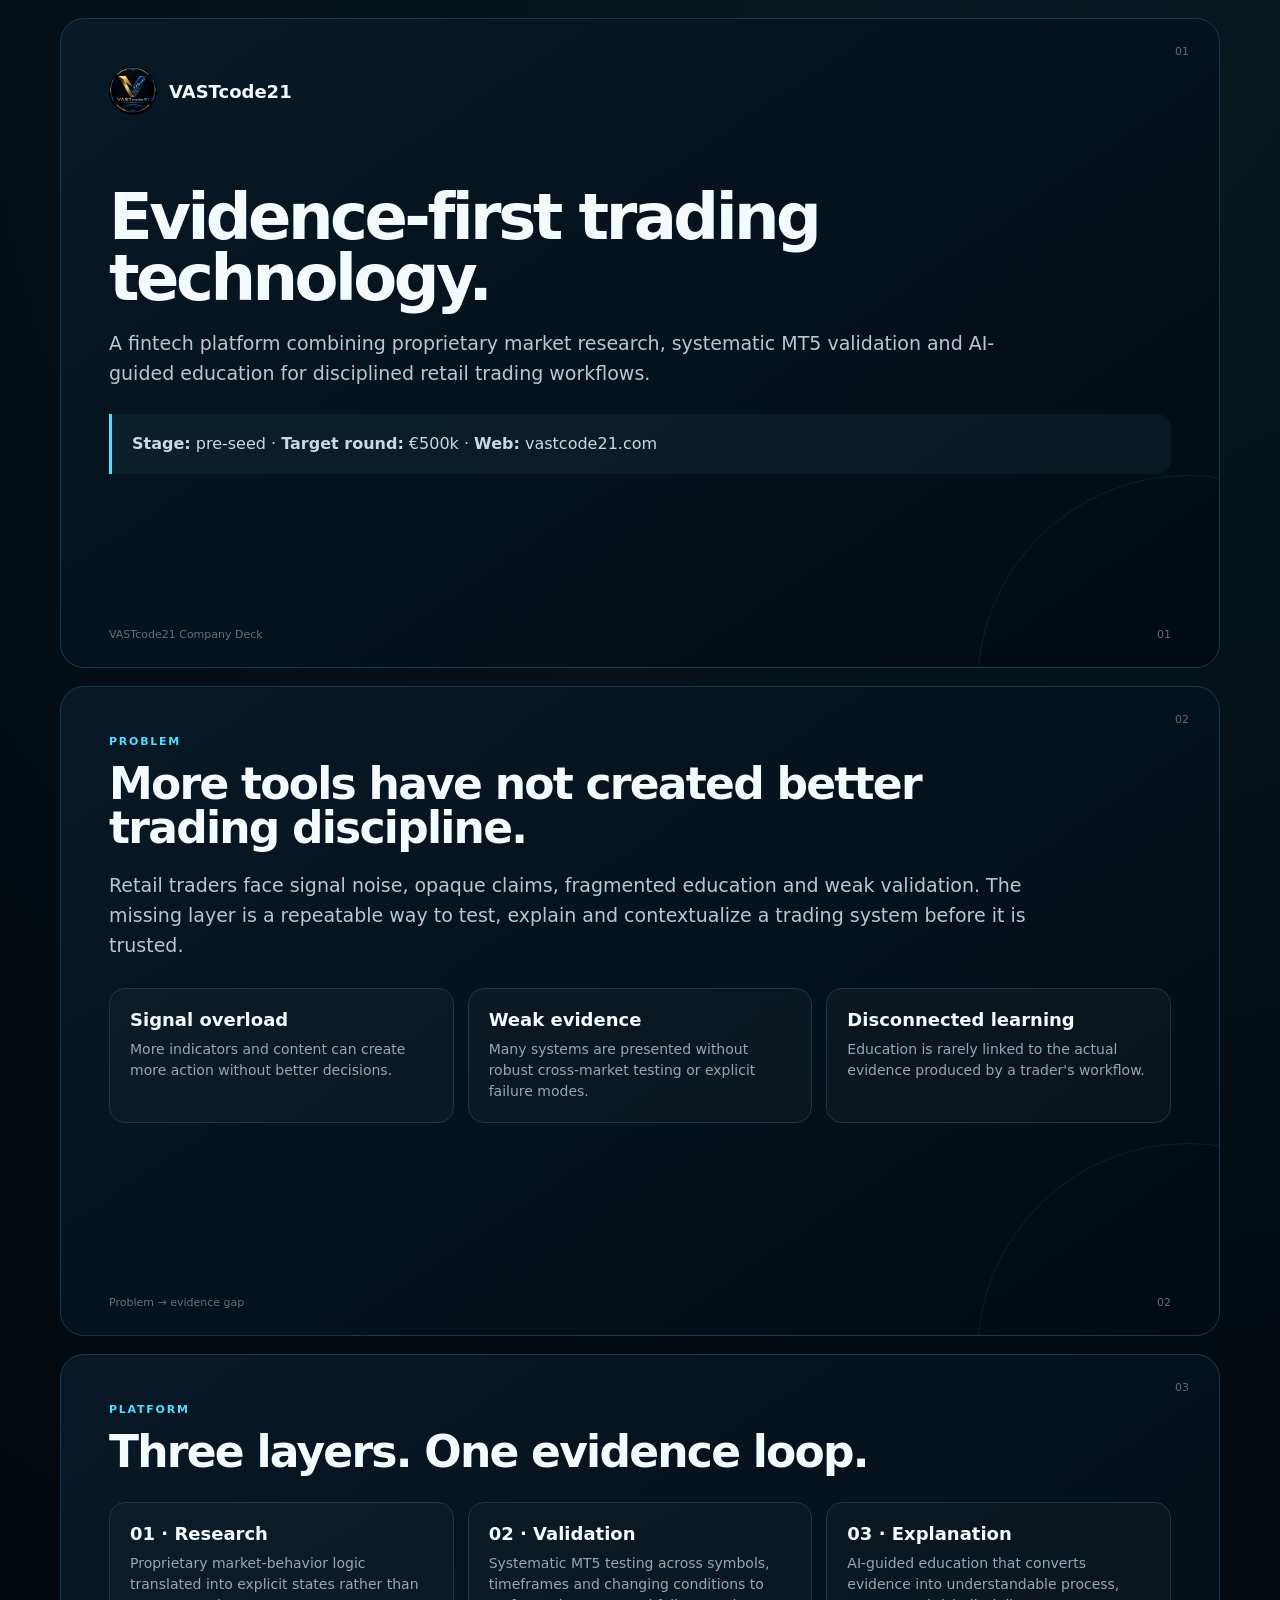
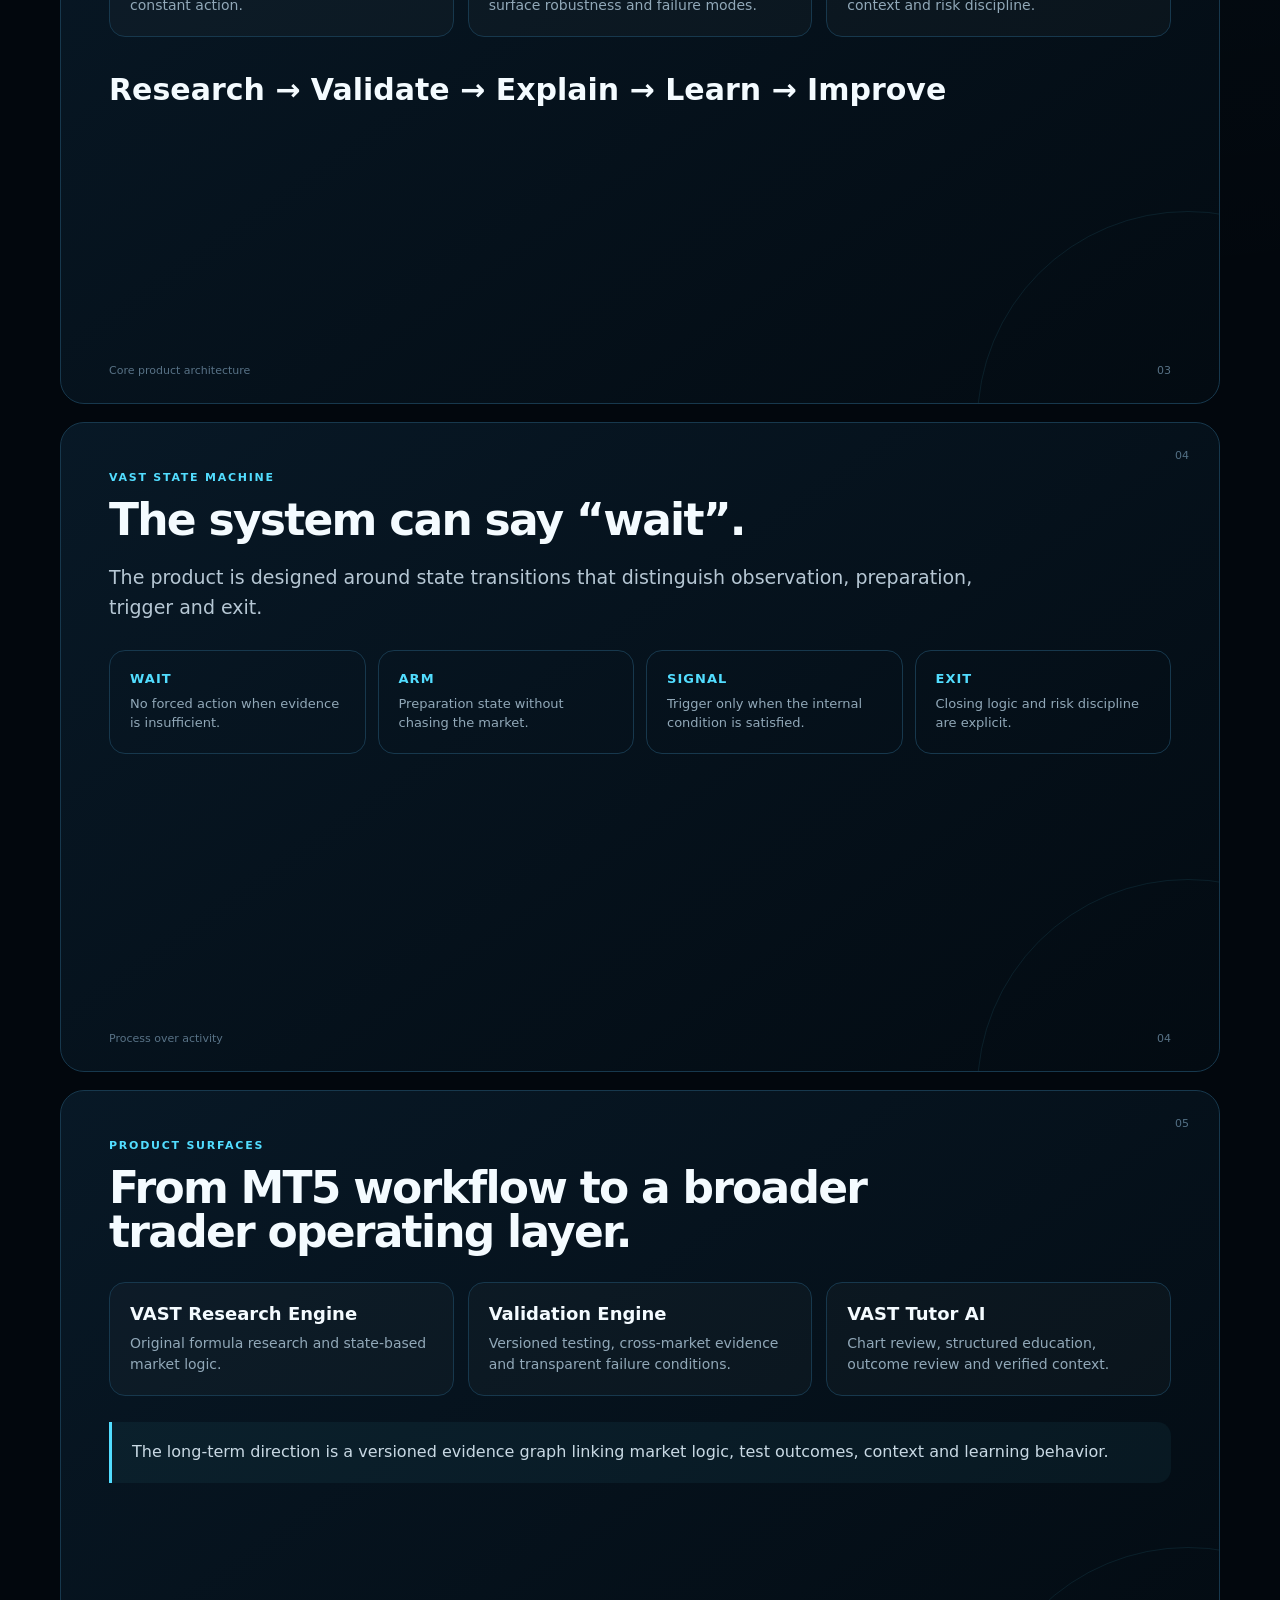
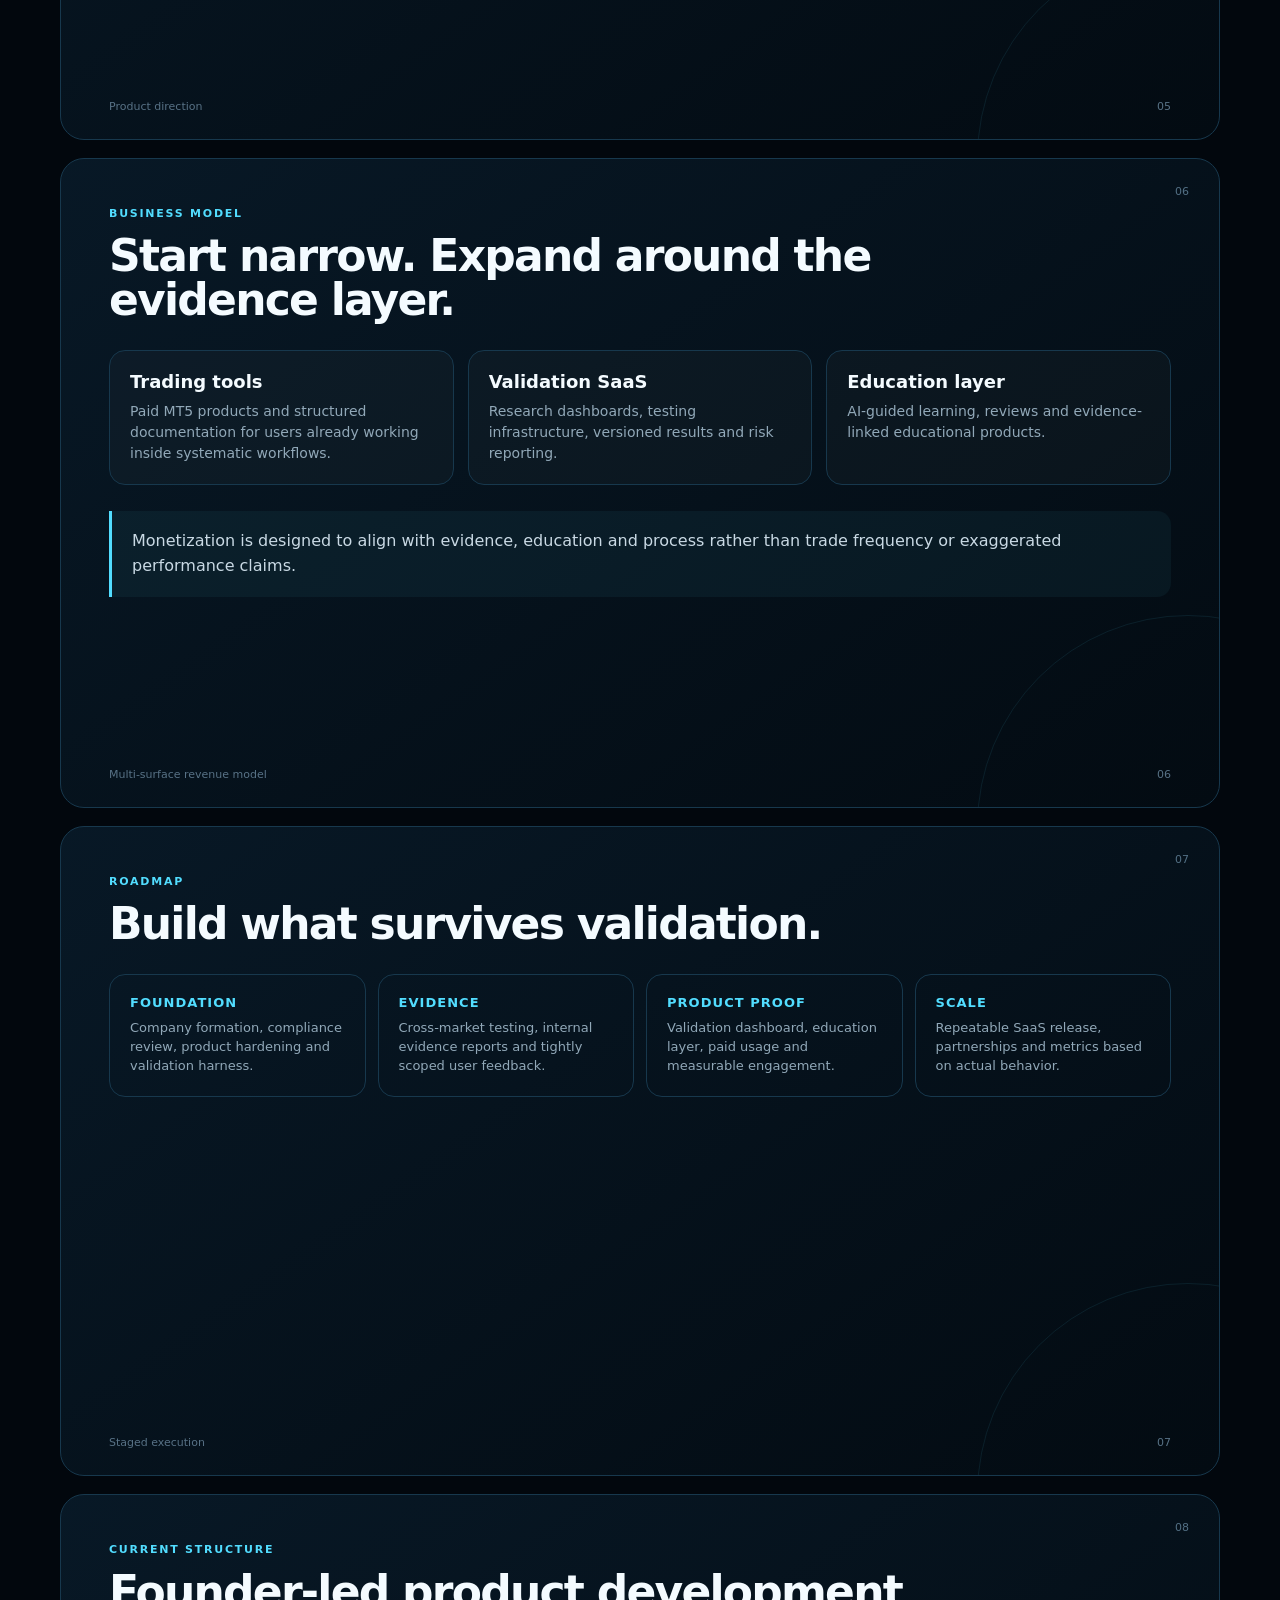
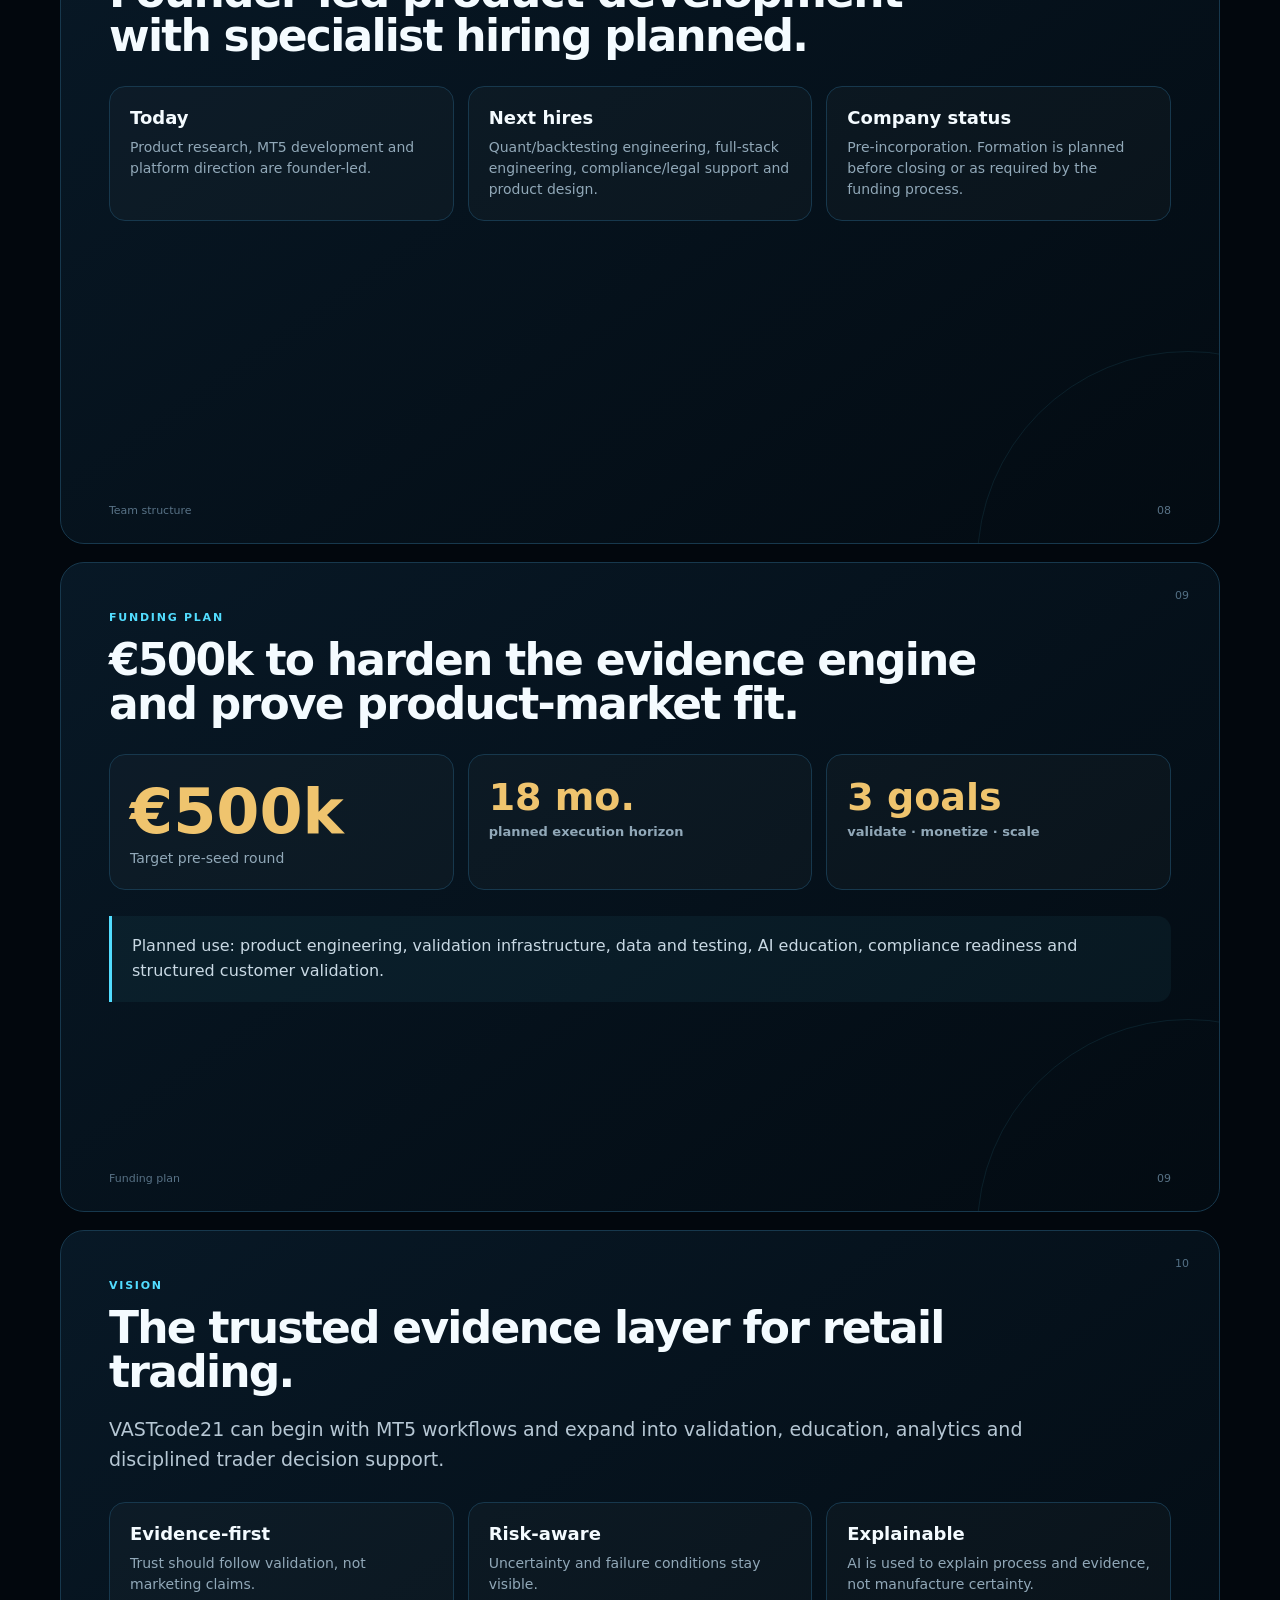
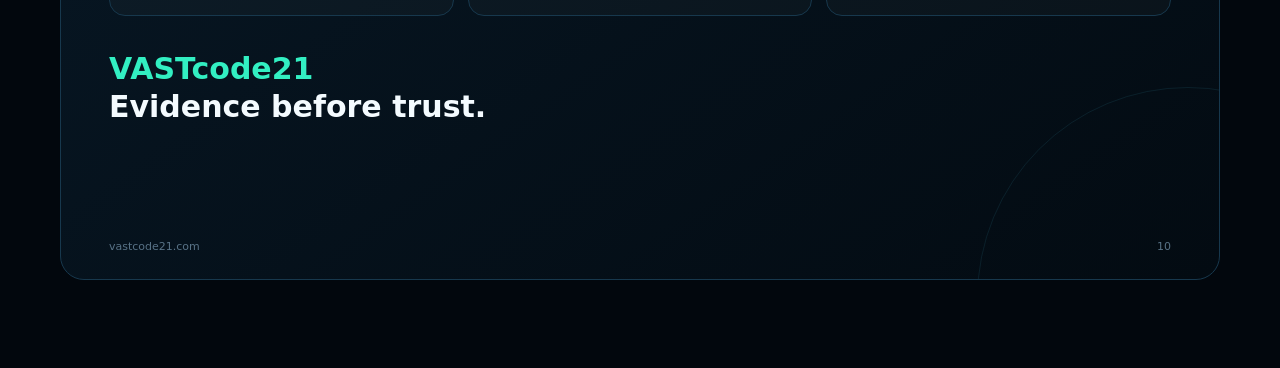
==== commit c52258f0: "Redirect legacy deck URL to privacy-safe company deck" ====
--- a/site/investor-deck.html
+++ b/site/investor-deck.html
@@ -1,29 +1,13 @@
 <!doctype html>
 <html lang="en">
 <head>
-<meta charset="utf-8" />
-<meta name="viewport" content="width=device-width,initial-scale=1" />
-<title>VASTcode21 — Investor Deck</title>
-<meta name="robots" content="noindex,nofollow" />
-<style>
-:root{--bg:#07111f;--panel:#0c1b2f;--ink:#f6f8fb;--muted:#aab8ca;--line:#223a57;--cyan:#6ed7ff;--gold:#e7bf72;--green:#76e0b3;--red:#ff8b8b}
-*{box-sizing:border-box}html{scroll-behavior:smooth}body{margin:0;background:#020711;color:var(--ink);font-family:Inter,ui-sans-serif,system-ui,-apple-system,Segoe UI,Roboto,Arial,sans-serif}.deck{max-width:1180px;margin:0 auto;padding:30px 18px 80px}.slide{min-height:660px;margin:0 0 28px;padding:54px 58px;border:1px solid var(--line);border-radius:24px;background:radial-gradient(circle at 90% 10%,rgba(110,215,255,.10),transparent 32%),linear-gradient(145deg,#0b1728,#07101d 64%,#091729);box-shadow:0 18px 70px rgba(0,0,0,.32);position:relative;overflow:hidden}.slide:after{content:"";position:absolute;inset:auto -100px -180px auto;width:430px;height:430px;border:1px solid rgba(231,191,114,.18);border-radius:50%}.kicker{font-size:13px;letter-spacing:.18em;text-transform:uppercase;color:var(--cyan);font-weight:800}.num{position:absolute;right:34px;top:28px;color:#72839a;font-size:13px}.brand{display:flex;align-items:center;gap:12px;font-weight:900;letter-spacing:.03em}.brand img{width:34px;height:34px;border-radius:50%}.hero h1{font-size:64px;line-height:.96;margin:78px 0 18px}.hero .tag{font-size:27px;max-width:780px;line-height:1.25;color:#dbe7f3}.hero .sub{font-size:18px;max-width:870px;line-height:1.55;color:var(--muted)}h2{font-size:42px;line-height:1.04;margin:16px 0 18px;max-width:900px}h3{font-size:19px;margin:0 0 8px;color:#fff}.lead{font-size:19px;line-height:1.55;color:#cbd7e5;max-width:960px}.grid{display:grid;gap:18px;margin-top:30px}.g2{grid-template-columns:repeat(2,minmax(0,1fr))}.g3{grid-template-columns:repeat(3,minmax(0,1fr))}.g4{grid-template-columns:repeat(4,minmax(0,1fr))}.card{padding:22px;border:1px solid var(--line);border-radius:16px;background:rgba(255,255,255,.025)}.card p{margin:0;color:var(--muted);line-height:1.48;font-size:15px}.metric{font-size:42px;font-weight:900;color:var(--gold);margin-bottom:6px}.metric small{font-size:15px;color:var(--muted);display:block;font-weight:600;margin-top:5px}.callout{margin-top:30px;padding:22px 24px;border-left:4px solid var(--cyan);background:rgba(110,215,255,.06);border-radius:0 14px 14px 0;font-size:18px;line-height:1.55}.flow{display:grid;grid-template-columns:repeat(4,1fr);gap:14px;margin-top:34px}.step{padding:25px 18px;border:1px solid var(--line);border-radius:16px;background:rgba(255,255,255,.025);min-height:165px}.step b{display:block;color:var(--cyan);font-size:16px;letter-spacing:.07em;margin-bottom:11px}.step p{margin:0;color:var(--muted);line-height:1.45;font-size:14px}.table{width:100%;border-collapse:collapse;margin-top:26px;font-size:14px}.table th,.table td{border-bottom:1px solid var(--line);padding:14px 12px;text-align:left;vertical-align:top}.table th{color:var(--cyan);font-size:12px;text-transform:uppercase;letter-spacing:.08em}.table td{color:#cbd7e5}.pill{display:inline-block;padding:7px 11px;border:1px solid #2e4a69;border-radius:999px;color:#dfeaf5;margin:5px 6px 0 0;font-size:13px}.bar{margin:12px 0}.barhead{display:flex;justify-content:space-between;font-size:14px;color:#dfe8f2}.track{height:10px;background:#13253a;border-radius:999px;overflow:hidden;margin-top:7px}.fill{height:100%;background:linear-gradient(90deg,var(--cyan),var(--gold))}.foot{position:absolute;left:58px;right:58px;bottom:28px;display:flex;justify-content:space-between;color:#6f8299;font-size:12px}.quote{font-size:29px;line-height:1.35;font-weight:800;max-width:920px;margin-top:40px}.ask{font-size:68px;font-weight:900;color:var(--gold);line-height:1}.small{font-size:13px;color:var(--muted);line-height:1.5}.tagline{color:var(--gold);font-weight:800}@media(max-width:820px){.slide{padding:34px 28px;min-height:auto}.hero h1{font-size:46px;margin-top:55px}h2{font-size:34px}.g2,.g3,.g4,.flow{grid-template-columns:1fr}.foot{position:static;margin-top:40px}.num{right:22px}.table{font-size:12px}.deck{padding:12px}.ask{font-size:52px}}@media print{body{background:white}.deck{max-width:none;padding:0}.slide{break-after:page;border:0;border-radius:0;margin:0;min-height:100vh;box-shadow:none}.slide:last-child{break-after:auto}}
-</style>
+<meta charset="utf-8">
+<meta name="viewport" content="width=device-width,initial-scale=1">
+<meta name="robots" content="noindex,nofollow">
+<meta http-equiv="refresh" content="0; url=company-deck.html">
+<title>VASTcode21 — Company Deck</title>
+<link rel="canonical" href="https://vastcode21.com/company-deck.html">
+<script>location.replace('company-deck.html');</script>
 </head>
-<body>
-<main class="deck">
-<section class="slide hero"><div class="brand"><img src="vastcode21-instagram-logo.svg" alt="VASTcode21"><span>VASTcode21</span></div><div class="num">01</div><h1>Evidence-first trading technology.</h1><div class="tag">A platform for disciplined retail traders.</div><p class="sub">Proprietary market research + systematic MT5 validation + AI-guided education.</p><div class="callout"><b>Pre-seed ask:</b> €500k &nbsp;·&nbsp; Greece &nbsp;·&nbsp; vastcode21.com</div><div class="foot"><span>VASTcode21 Investor Deck</span><span>vastcode21.com</span></div></section>
-<section class="slide"><div class="kicker">Problem</div><div class="num">02</div><h2>Retail traders have access. They still lack discipline.</h2><p class="lead">The market has more platforms and tools than ever, but individual traders still struggle with validation, risk and emotional decision-making.</p><div class="grid g3"><div class="card"><div class="metric">74–89%<small>retail CFD accounts typically lose money in ESMA analysis</small></div></div><div class="card"><div class="metric">Too much<small>unverified content, indicators and signal noise</small></div></div><div class="card"><div class="metric">Not enough<small>evidence, risk context and learning loops</small></div></div></div><div class="callout"><b>Core problem:</b> retail traders are sold signals, courses and indicators. What they need is an evidence layer that shows how an idea behaves across symbols, timeframes and market regimes before it is trusted.</div><div class="foot"><span>Source note: ESMA product intervention analysis on retail CFD losses.</span><span>02</span></div></section>
-<section class="slide"><div class="kicker">Wedge</div><div class="num">03</div><h2>Not “another signal”. Verifiable decision support.</h2><p class="lead">VASTcode21 starts where retail trading products are weakest: systematic proof, risk framing and education.</p><div class="grid g4"><div class="card"><h3>Market idea</h3><p>Capture proprietary price-action research without relying on existing indicators as the core logic.</p></div><div class="card"><h3>Validation engine</h3><p>Test behavior in MT5 across symbols and timeframes to expose robustness, failure modes and regime sensitivity.</p></div><div class="card"><h3>AI learning layer</h3><p>Turn validation results into explainable lessons, trader checklists and risk-aware decisions.</p></div><div class="card"><h3>Platform data moat</h3><p>Every test, lesson and user interaction can improve the evidence base and product roadmap.</p></div></div><div class="callout"><b>Positioning:</b> a fintech research and education platform for retail traders — not a broker, not financial advice, and not a “guaranteed profit” signal service.</div><div class="foot"><span>Initial MT5 workflow → scalable evidence-first trader operating system.</span><span>03</span></div></section>
-<section class="slide"><div class="kicker">Product</div><div class="num">04</div><h2>One evidence loop, three product surfaces.</h2><p class="lead">Build trust by showing how a trading idea was tested, when it should be ignored, and what the trader should learn next.</p><div class="grid g3"><div class="card"><h3>1. VAST research engine</h3><p>Original formula R&D; state machine: Wait, Arm Buy/Sell, Buy/Sell, Exit. The aim is disciplined structure, not prediction hype.</p></div><div class="card"><h3>2. MT5 systematic validator</h3><p>Automated validation across symbols, timeframes and market regimes. Exposes robustness, drawdown, failure modes and sensitivity.</p></div><div class="card"><h3>3. AI education companion</h3><p>Explains signals, risk context and validation evidence in plain language; guides the trader toward better process.</p></div></div><div class="quote">From “Should I enter?” to “Is this setup validated, understood and risk-aware?”</div><div class="foot"><span>Near term: MT5 indicator + research dashboard. Long term: validation database + education + workflow suite.</span><span>04</span></div></section>
-<section class="slide"><div class="kicker">User Experience</div><div class="num">05</div><h2>The VAST signal flow is designed to reduce impulsive trading.</h2><p class="lead">The experience separates preparation, action, waiting and exit instead of pushing constant entries.</p><div class="flow"><div class="step"><b>WAIT</b><p>No forced trade. The system stays silent when evidence is insufficient.</p></div><div class="step"><b>ARM</b><p>Preparation state: VAST arm buy or sell. User is warned to observe, not chase.</p></div><div class="step"><b>SIGNAL</b><p>Buy/Sell state appears only after the trigger condition is satisfied.</p></div><div class="step"><b>EXIT</b><p>Exit now state prioritizes closing logic and risk discipline.</p></div></div><div class="callout"><b>Why this matters:</b> retail products often reward action. VASTcode21 is designed around process: no setup, preparation, validated trigger, and exit discipline.</div><div class="foot"><span>MT5 visuals: rhombus = preparation, arrow = signal, circle = exit.</span><span>05</span></div></section>
-<section class="slide"><div class="kicker">Market</div><div class="num">06</div><h2>Large, global and under-served by evidence-first tools.</h2><p class="lead">Retail trading continues to be a major digital finance behavior, while regulation and user losses create demand for safer decision support.</p><div class="grid g3"><div class="card"><div class="metric">$10.82B<small>online trading platform market size estimate for 2025</small></div></div><div class="card"><div class="metric">$18.50B<small>projected online trading platform market by 2034</small></div></div><div class="card"><div class="metric">6.0%<small>forecast category CAGR</small></div></div></div><div class="callout"><b>Initial beachhead:</b> MT5 retail traders and strategy builders who already understand indicators, backtesting and systematic workflows.<br><br><b>Expansion:</b> education subscriptions, strategy validation tools, broker/prop-firm partnerships and validated content infrastructure.</div><div class="foot"><span>Source note: Fortune Business Insights online trading platform market estimates.</span><span>06</span></div></section>
-<section class="slide"><div class="kicker">Competition</div><div class="num">07</div><h2>Competition is fragmented. The missing layer is evidence.</h2><table class="table"><thead><tr><th>Category</th><th>User value</th><th>Gap</th><th>VASTcode21 angle</th><th>Moat potential</th></tr></thead><tbody><tr><td>Brokers</td><td>Access + execution</td><td>Incentive often favors activity</td><td>Risk-aware education + validation</td><td>Trust layer</td></tr><tr><td>Indicator stores</td><td>Fast setup</td><td>Little proof across regimes</td><td>Validation-first product logic</td><td>Test database</td></tr><tr><td>Signal sellers</td><td>Simple decisions</td><td>Opaque and fragile claims</td><td>Explainable process, no guarantees</td><td>Evidence brand</td></tr><tr><td>Courses / communities</td><td>Learning + motivation</td><td>Hard to verify performance</td><td>AI lessons linked to tests</td><td>Content + data loop</td></tr></tbody></table><div class="callout"><b>Differentiator:</b> the brand promise is not “better hype”. It is a repeatable method for testing and explaining trading behavior before trust is earned.</div><div class="foot"><span>Evidence layer between market data, education and decision workflow.</span><span>07</span></div></section>
-<section class="slide"><div class="kicker">Business Model</div><div class="num">08</div><h2>Start narrow, expand into a platform.</h2><div class="grid g3"><div class="card"><h3>Phase 1 · Pro indicator</h3><p>Paid MT5 indicator + documentation. Focus on traders who already buy tools and understand platform workflows.</p></div><div class="card"><h3>Phase 2 · Validation SaaS</h3><p>Research dashboard, performance evidence, symbol/timeframe testing, versioned results and risk reporting.</p></div><div class="card"><h3>Phase 3 · AI education</h3><p>Subscriptions for learning paths, explainable trade reviews, evidence-linked courses and community workflows.</p></div></div><div class="quote">Pricing hypothesis: €19–€49/month entry product · €79–€199/month pro validation tier.</div><div class="callout">B2B / affiliate partnerships explored only after compliance review. Monetization should align with user success and risk awareness — not trade frequency or exaggerated claims.</div><div class="foot"><span>Multi-surface product built on validated market research.</span><span>08</span></div></section>
-<section class="slide"><div class="kicker">Validation Plan</div><div class="num">09</div><h2>Turn product know-how into defensible evidence.</h2><div class="flow"><div class="step"><b>0–3 MONTHS</b><p>Incorporate, compliance review, prototype VAST indicator and validation harness.</p></div><div class="step"><b>3–6 MONTHS</b><p>Multi-symbol MT5 testing; internal evidence reports; early alpha users.</p></div><div class="step"><b>6–12 MONTHS</b><p>Beta dashboard, education layer, first paid users, churn and engagement data.</p></div><div class="step"><b>12–18 MONTHS</b><p>Scalable SaaS release, broker/prop-firm pilots and next-round metrics.</p></div></div><div class="callout"><b>Current starting point:</b> domain live at vastcode21.com. Strategic fundraising initiated. Product research and MT5 development are already underway. No revenue or traction is assumed in this deck.</div><div class="foot"><span>18-month pre-seed plan.</span><span>09</span></div></section>
-<section class="slide"><div class="kicker">Team</div><div class="num">10</div><h2>Founder-led today. Specialist hires after funding.</h2><div class="grid g3"><div class="card"><h3>Current structure</h3><p>Founder-led product research, MT5 development and platform direction.</p></div><div class="card"><h3>Core strengths</h3><p>Hands-on retail-trader pain understanding, systematic tooling, clear MT5 product wedge and a global online product direction.</p></div><div class="card"><h3>Hiring plan</h3><p>1 quant/backtesting engineer, 1 full-stack engineer, fractional compliance/legal support, product/design support and advisors.</p></div></div><div class="callout"><b>Current status:</b> the company is not incorporated yet; incorporation is planned before investment closing or as required by the investor process.</div><div class="foot"><span>Focused build plan + specialist hiring roadmap.</span><span>10</span></div></section>
-<section class="slide"><div class="kicker">Investment Case</div><div class="num">11</div><h2>€500k pre-seed to build the evidence engine.</h2><div class="grid g3"><div class="card"><div class="ask">€500k</div><p>Pre-seed round</p></div><div class="card"><div class="metric">18 mo.<small>planned runway</small></div></div><div class="card"><div class="metric">3 goals<small>validate · monetize · scale</small></div></div></div><div style="margin-top:26px"><div class="bar"><div class="barhead"><span>Product + validation</span><b>40%</b></div><div class="track"><div class="fill" style="width:40%"></div></div></div><div class="bar"><div class="barhead"><span>Engineering + data</span><b>25%</b></div><div class="track"><div class="fill" style="width:25%"></div></div></div><div class="bar"><div class="barhead"><span>Compliance + legal</span><b>15%</b></div><div class="track"><div class="fill" style="width:15%"></div></div></div><div class="bar"><div class="barhead"><span>GTM + education</span><b>15%</b></div><div class="track"><div class="fill" style="width:15%"></div></div></div><div class="bar"><div class="barhead"><span>Ops reserve</span><b>5%</b></div><div class="track"><div class="fill" style="width:5%"></div></div></div></div><div class="foot"><span>Next-round target: validation data, beta usage, first paid revenue, compliance posture, broader SaaS roadmap.</span><span>11</span></div></section>
-<section class="slide hero"><div class="kicker">Vision</div><div class="num">12</div><h2>The trusted evidence layer for retail trading.</h2><p class="lead">VASTcode21 can start in MT5 and expand into education, analytics and validated trader workflows.</p><div class="grid g3"><div class="card"><h3>Why now</h3><p>Retail trading is digital and global. Regulators are focused on consumer risk. AI makes individualized education scalable.</p></div><div class="card"><h3>Company stance</h3><p>Evidence-first, risk-aware, no guaranteed-profit claims, no personal financial advice.</p></div><div class="card"><h3>Build direction</h3><p>Founder-led product development with a concrete MT5 wedge; funding turns R&D into a scalable company.</p></div></div><div class="quote"><span class="tagline">VASTcode21</span><br>Evidence before trust.</div><div class="callout">vastcode21.com &nbsp;·&nbsp; Pre-seed ask: €500k</div><p class="small">Source notes used in deck: ESMA CFD product intervention analysis; Fortune Business Insights online trading platform market estimates.</p><div class="foot"><span>VASTcode21 Investor Deck</span><span>12</span></div></section>
-</main>
-</body>
+<body></body>
 </html>
